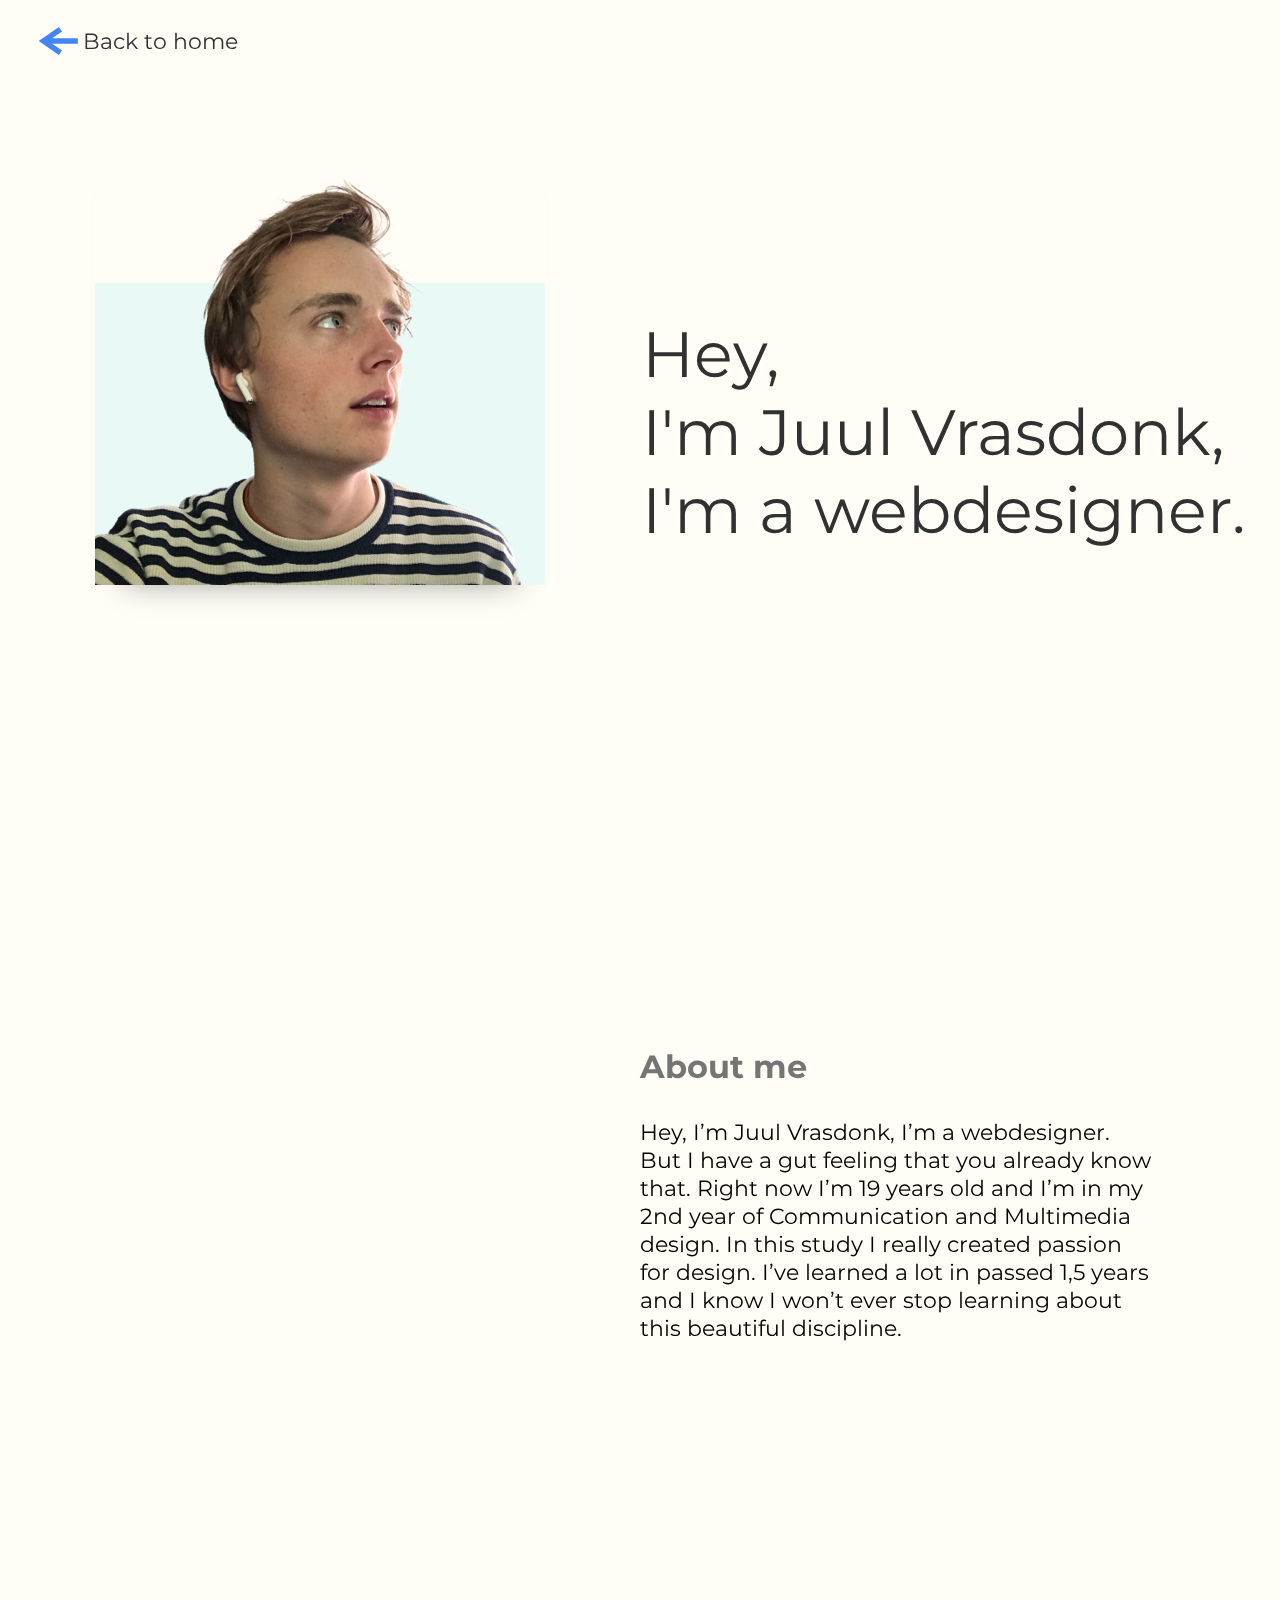
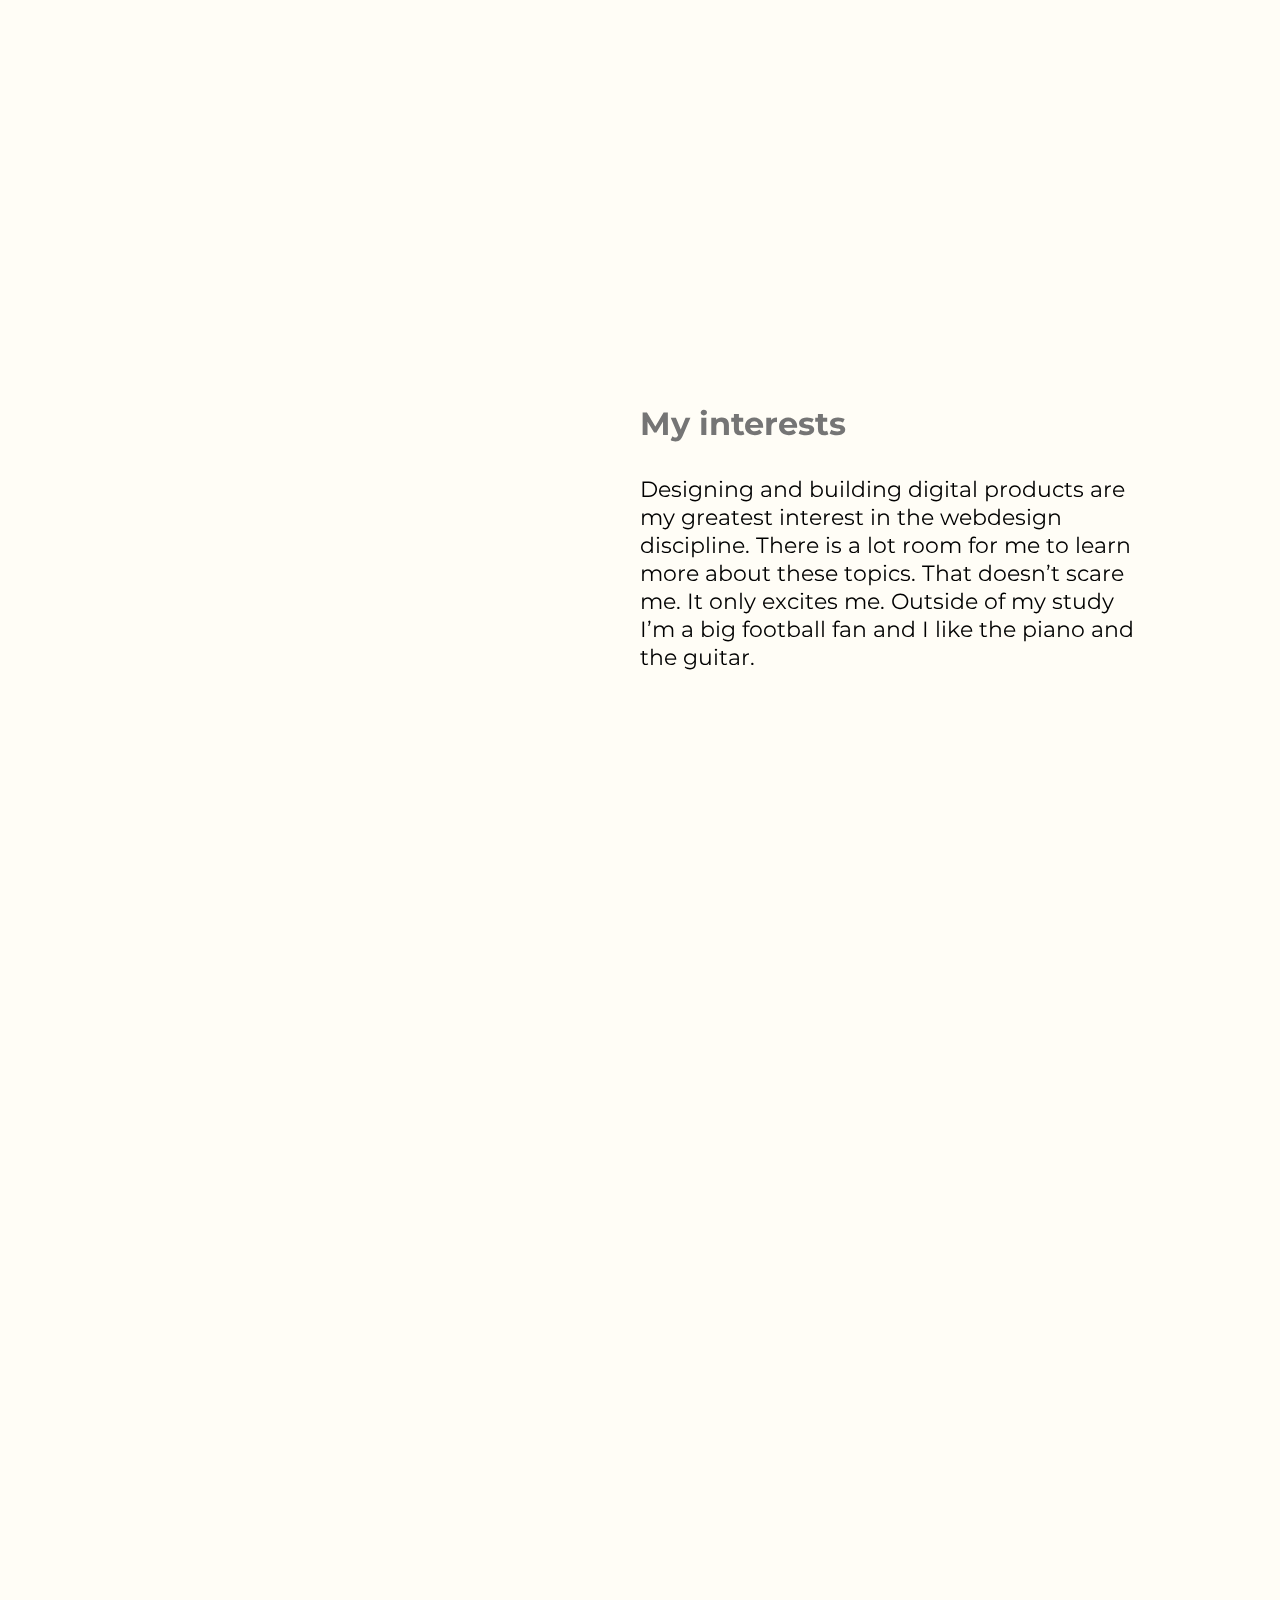
==== about-me.html @ 1874194c "Update" ====
<!DOCTYPE html>
<html lang="en">
<head>
    <meta charset="UTF-8">
    <meta name="viewport" content="width=device-width, initial-scale=1.0">
    <title></title>
    <link href="https://fonts.googleapis.com/css2?family=Montserrat:ital,wght@0,200;0,300;0,400;0,500;0,600;0,700;0,800;0,900;1,100;1,200;1,300;1,400;1,500;1,600;1,700;1,800;1,900&display=swap" rel="stylesheet">
    <link rel=stylesheet href="./style.css">
</head>
<body>
    <header class="aboutheader"> 
        <section class="back">
            <a href="index.html"><img src="img/Icons/back_arrow.svg" alt="back to home arrow"></a>
            <a href="index.html" class="backtext">Back to home</a>
        </section>
    </header>
    <main>
        <article class="aboutmecontainer">
            <section class="profilepicture">
                <img src="img/Aboutme/Profilepic.png" alt="Juul Vrasdonk the pretty pretty boy.">
            </section>
            <section>
                    <ul class="introaboutme">
                        <li>Hey,</li>
                        <li>I'm Juul Vrasdonk,</li>
                        <li>I'm a webdesigner.</li>
                    </ul>
            </section>
            <section class="aboutmetext"> 
                <h3>About me</h3>
                <p>
                    Hey, I’m Juul Vrasdonk, I’m a webdesigner. But I have a gut feeling that you already know that. 
                    Right now I’m 19 years old and I’m in my 2nd year of Communication and Multimedia design. 
                    In this study I really created passion for design.
                    I’ve learned a lot in passed 1,5 years and I know I won’t ever stop  learning about this beautiful discipline.
                </p>
            </section>
            <section class="aboutmetext"> 
                <h3>My interests</h3>
                <p>
                    Designing and building digital products are my greatest interest in the webdesign discipline. 
                    There is a lot room for me to learn more about these topics. That doesn’t scare me. It only excites me.
                    Outside of my study I’m a big football fan and I like the piano and the guitar. 
                </p>
            </section>
            
        </article>
    </main>
    <!-- <footer class="aboutfooter">
        <section class="iconcontainer">
         <a href="https://www.linkedin.com/in/juul-vrasdonk-37319a1a4/" target="blank"><img src="img/Icons/Linkedin.svg" alt="Linkedin logo"></a>
         <a href="https://dribbble.com/juulvrasdonk" target="blank"><img src="img/Icons/Dribbble.svg" alt="Dribbble logo"></a>
         <a href=" https://www.instagram.com/juulvrasdonk/" target="blank"><img src="img/Icons/Instagram.svg" alt="Instagram logo"></a>
        </section>
        <a href="mailto:juulvrasdonk@gmail.com" class="mail">juulvrasdonk@gmail.com</a>
    </footer>  -->
</body>
</html>
---- style.css ----
/* Mobile first part*/
html {
    margin: 0px;
    padding: 0px;
    font-family: 'Montserrat', sans-serif;
}
body{
    margin: 0;
    padding: 0;
    display: flex;
    flex-flow: column;
    background-color: #FFFDF6;
}
header { 
    height: 100vh;
}
.aboutmebtn {
    position: fixed;
    left: 85vw;
    top: 2px;
    z-index: 5;
}
.aboutmebtn > img {
    margin-top: 2vh;
    width: 12vw;
    box-shadow: 2vw 3vh 70px -10px rgba(66,133,244,.8);
}
.introlax {
    margin: 40vh 0 50vh 7vw;
    padding: 0;
    width: 90vw;
    position: fixed;
}

li {
    font-weight: 400;
    font-size: 9.1vw;
    color: #313131;
    padding: 0;
    list-style: none;
    max-width: 90vw;
}
.intro{
    font-weight: 400;
    font-size: 1em;
    color: #313131;
    width: 100vw;
    text-align: center;
    margin: 0 0 50vh 0;
}
h2 {
    font-weight: 700;
    color: #757575;
    font-size: 3.3em;
    margin-top: 2%;
}
.itemcontainer, .stuwebitemcontainer, .biebitemcontainer {
    display: flex;
    flex-flow: column;
    align-items: center;
    width: 80vw;
    margin: 0 10vw 30vh 10vw;
    background-color:  #E9F9F5;
    border-radius: 10px;
    box-shadow: 0vw 3vh 50px -30px rgba(0,0,0,.4);
}

.itemcontainer > img {
    height: 25vh;
    margin: 0% 27% 5% 0%;
}
.stuwebitemcontainer > .stuweb, .biebitemcontainer > .bibliotheekimg{
    height: auto;
    width: 90%;
    box-shadow: 0vw 3vh 50px -30px rgba(0,0,0,.4);
    margin: 0% 5% 15% 5%;
}
.biebitemcontainer > h2 {
    font-size: 2.5em;
}

.cta {
    width: 100%;
    display: flex;
}
.cta > a {
    text-decoration: none;
    background-color:#4285F4; ;
    color: white;
    border-radius: 10px;
    padding: 8px 37%;
    margin: auto;
    margin-bottom: 3%;
    box-shadow: 0vw 3vh 50px -30px rgba(0,0,0,.4);
}
footer{
    position: relative;
    height: 50vh;
    display: flex;
    flex-flow: column;
    margin: 45vh 0 20vh 0;
}
.desktopfooter {
    position: relative;
    display:flex;
    flex-flow: column;
}
footer > h2{
    width: 100vw;
    text-align: center;
    margin: 0;
}
.iconcontainer{
    width: 60vw;
    height: 0;
    margin-left: 20vw;
    margin-top: 7vh;
    margin-bottom: 7em;
    display: flex;
    flex-flow: row;
    justify-content: space-between;
}
.mail{
    text-decoration: none;
    background-color:#4285F4; ;
    color: white;
    border-radius: 10px;
    padding: 8px 0;
    width: 70vw;
    margin: 0;
    text-align: center;
    margin-left: 15vw;
}


/* Product page */
.backtext {
    right: 20px;
    font-size: 1em;
    text-decoration: none;
    color: #313131;
    margin-left: 4px;
    margin-top: 0px;
    height: 0;
}
.back {
    display: flex;
    flex-flow: row;
    margin-top: 3vh;
    margin-left: 3vw;
    margin-bottom: 0;
}

.back > a > img {
    margin: auto;
    width: 1.5em;
}
a > img {
    width: 15vw;
}
nav > ul > li {
    margin: 0;
    margin-right: 6vw;
    padding: 0;
    display: flex;
    align-items: center;
}
.productheader {
    display: flex;
    flex-direction: column;
    margin-bottom: 0;
    height: auto;
}
li > a {
    font-size: 2.2vh;   
    font-weight: 500;
    text-decoration: none;
    color: #C1C1C1;
}
nav {
    display: flex;
    justify-content: center;
    width: 100vw;
    margin-top: 4vh;
}
nav > ul{
    display: flex;
    flex-flow: row;
    justify-content: space-evenly;
    width: 85%;
    align-items: center;
    max-width: 400px;
    margin: 0;
}
section > nav {
    margin-bottom: 15%;
}
.active{
    position: relative;
    top: 0vh;
    font-weight: 500;
    font-size: 2.5vh;
    background-color: #4285F4;
    color: white;
    padding: 4px 6px;
    border-radius: 8px;
}
h1 {
    margin-left: 5vw;
    font-size: 1.3em;
    color: #757575;
}
p {
    font-size: 0.9em;
    margin: 0 10vw 10vh 5vw;
}
.content {
    display: flex;
    flex-flow: column;
    width: 100vw;
    background-color: #242424;
    margin-bottom: 0;
}
.langhint{
    font-size: 0.5em;
    color: #FFFDF6;
    width: 100vw;
    text-align: center;
    margin: 15vh 0 13vh 0;
}
li > img {
    width: 90vw;
    margin: 0 5vw 10vw 5vw;
}
.content > ul, .imagerow{
    list-style: none;
    padding-inline-start: 0;
}
.productfooter{ 
    margin-top: 0;
    height: 25vh;
}
.mobilehidden {
    display: none;
}
.hidden {
    display: none;
}
.fade-element {
    opacity: 0;
    -webkit-transition-delay: .5s;
    -o-transition-delay: .5s;
    transition-delay: .5s;
    -webkit-transition: .5s;
    -o-transition: .5s;
    transition: .5s cubic-bezier(0.79, 0, 0.6, 1);
    transform: translateY(200px) rotate(-5deg);
}
.inView {
    opacity: 1;
    transform: translateY(0px) rotate(0deg);
  }


@media screen and (min-width: 480px) {
    h2 {
        font-size: 6em;
    }
    .itemcontainer > img {
        margin: 0% 22% 5% 0%;
    }
    a {
        font-size: 1.7em;
    }
    .iconcontainer {
        margin-bottom: 18vh;
    }
    .mail {
        width: 50vw;
        margin: 0 25vw;
    }
    p{
        font-size: 1.4em;
        margin: 0 10vw 10vh 5vw;
    }
    .backtext {
        font-size: 1.4em;
    }
    h1 {
        font-size: 3.5em;
        margin-bottom: 3vh;
    }
    li > a {
        position: relative;
        bottom: 1.5vh;
    }
}
@media screen and (min-width: 992px) {
    html {
        overflow-x: hidden;
    }
    header {
        height: 100vh;
        width: 100vw;
        display: flex;
        margin-bottom: 45vh;
    }
    .introlax {
        margin-top: 15vh;
        margin-left:  5vw;
    }
    .intro {
        padding-bottom: 50vh;
        width: 100%;
        margin: 0;
    } 
    .homecontainer {
        display: flex;
        flex-direction: column;
        width: 100vw;
        align-items: center;
    }
    article {
        display: flex;
        flex-direction: column;
        width: 100%;
        max-width: 1200px;
        margin: 0;
        padding: 0;
    }
    .itemcontainer {
        display: flex;
        flex-direction: row-reverse;
        justify-content: space-between;
        width: 90%;
        background-color: transparent;
        margin: 0 5% 10% 5%;
        padding: 0;
        border-radius: 0;
        box-shadow: none;
    }
    .itemcontainer > .ubicompimg { 
        width: 25%;
        margin: 0;
        background-color: #E9F9F5;;
        padding: 10% 18% 10% 10%;
        border-radius: 2.5%;
        box-shadow: 0vw 3vh 50px -30px rgba(0,0,0,.4);
    }
    .ubicompcta {
        position: absolute;
        top: 70%;
        left: 58%;
        width: 15%;
    }
    .stuwebitemcontainer {
        display: flex;
        flex-direction: row;
        justify-content: space-between;
        width: 90%;
        background-color: transparent;
        margin: 0 5% 0% 5%;
        padding: 0;
        border-radius: 0;
        box-shadow: none;
    }
    .stuwebitemcontainer > .stuweb {
        width: 30%;
        object-fit: contain;
        padding: 12% 12% 12% 12%;
        background-color: #E9F9F5;;
        border-radius: 2.5%;
        margin-right: 0;
    }
    .stuwebcta {
        width: 15%;
        position: absolute;
        top: 60%;
        left: 0;
    }
    .biebitemcontainer {
        display: flex;
        flex-direction: row-reverse;
        justify-content: space-between;
        width: 90%;
        background-color: transparent;
        margin: 0 5% 10% 5%;
        padding: 0;
        border-radius: 0;
        box-shadow: none;
    }
    .biebitemcontainer > .bibliotheekimg {
        width: 30%;
        margin: 0;
        background-color: #E9F9F5;;
        padding: 12% 12% 12% 12%;
        border-radius: 2.5%;
        box-shadow: 0vw 3vh 50px -30px rgba(0,0,0,.4);
    }
    .biebitemcontainer > h2 {
        position: relative;
        margin-top: 7%;
        margin-right: 4%;
        font-size: 4em;
    }
    .bibliotheekcta {
        position: absolute;
        top: 70%;
        left: 60%;
        width: 15%;
    }
    footer{
        width: 90vw;
        height: 30vh;
        display: flex;
        flex-flow: column;
        margin: 45vh 0 20vh 0;
    }
    footer > h2{
        width: 100vw;
        text-align: left;
    }
    .iconcontainer{
        height: 0;
        margin-top: 4vw;
        margin-bottom: 7em;
        display: flex;
        flex-flow: row;
        justify-content: left;
    }
    .iconcontainer img {
        width: 4vw;
        margin-left: 2vw;
    }
    .mail{
        text-decoration: underline;
        background-color: transparent;
        color: #4285F4;
        border-radius: 10px;
        width: 20vw;
        height: 31px;
        margin: 4vw;
        margin-left: 0.5vw;
        text-align: center;
    }
    .desktopfooter {
        display: flex;
        flex-direction: row-reverse;
    }


    /* Productpagina */

    .langhint {
        font-size: 1em;
    }
    nav > ul > li {
        height: 100%;
        margin: 0;
        margin-right: 6vw;
        padding: 0;
        display: flex;
        align-items: center;
    }
    li > a {
        font-size: 1vw;   
        font-weight: 500;
        text-decoration: none;
        color: #C1C1C1;
        margin: 0;
        position: relative;
        bottom: 0;
    }
    nav {
        display: flex;
        justify-content: center;
        width: 100vw;
        margin-top: 4vh;
    }
    nav > ul{
        display: flex;
        flex-flow: row;
        justify-content: space-evenly;
        width: 85%;
        height: 100%;
        align-items: center;
        max-width: 992px;
        margin: 0;
        padding: 0;
    }
    section > nav {
        margin-bottom: 15%;
    }
    .active{
        position: relative;
        top: 0vh;
        font-weight: 500;
        font-size: 1.3vw;
        background-color: #4285F4;
        color: white;
        padding: 4px 6px;
        border-radius: 8px;
        margin-top: 0;
    }
    h1 {
        margin-top: 20vh;
    }
    p {
        margin-bottom: 20vh;
    } 

    /* About me page */
    .aboutheader {
        margin: 0;
        max-height: 10vh;
        position: fixed;
    }
    .aboutmecontainer {
        display: flex;
        flex-direction: wrap;
        width: 100vw;
        margin: 0;
        margin-right: 0;
        max-width: none;
        position: relative;
        top: 0;
        margin-bottom: 100vh;
    }
    .introaboutme {
        width: 50%;
        margin-top: 35vh;
        margin-left: 47%;
    }
    .introaboutme > ul {
        width: 100%;
        max-width: none;
        margin: 0%;
    }
    .introaboutme > li {
        font-size: 4em;
        width: 60vw;
        max-width: none;
    }
    .profilepicture{
        margin-top: 15vh;
        min-width: 50%;
        display: flex;
        justify-content: center;
        align-items: center;
        position: -webkit-sticky;
        position: fixed;
    }
    .profilepicture > img {
        box-shadow: 0vw 3vh 30px -30px rgba(0,0,0,.4);
    }
    .aboutmetext {
        margin-top: 50vh;
    }
    .aboutmetext > p, h3 {
        max-width: 40vw;
        margin-left: 50%;
    }
    .aboutmetext >  h3 {
        font-size: 2em;
        color: #757575;
    }

}
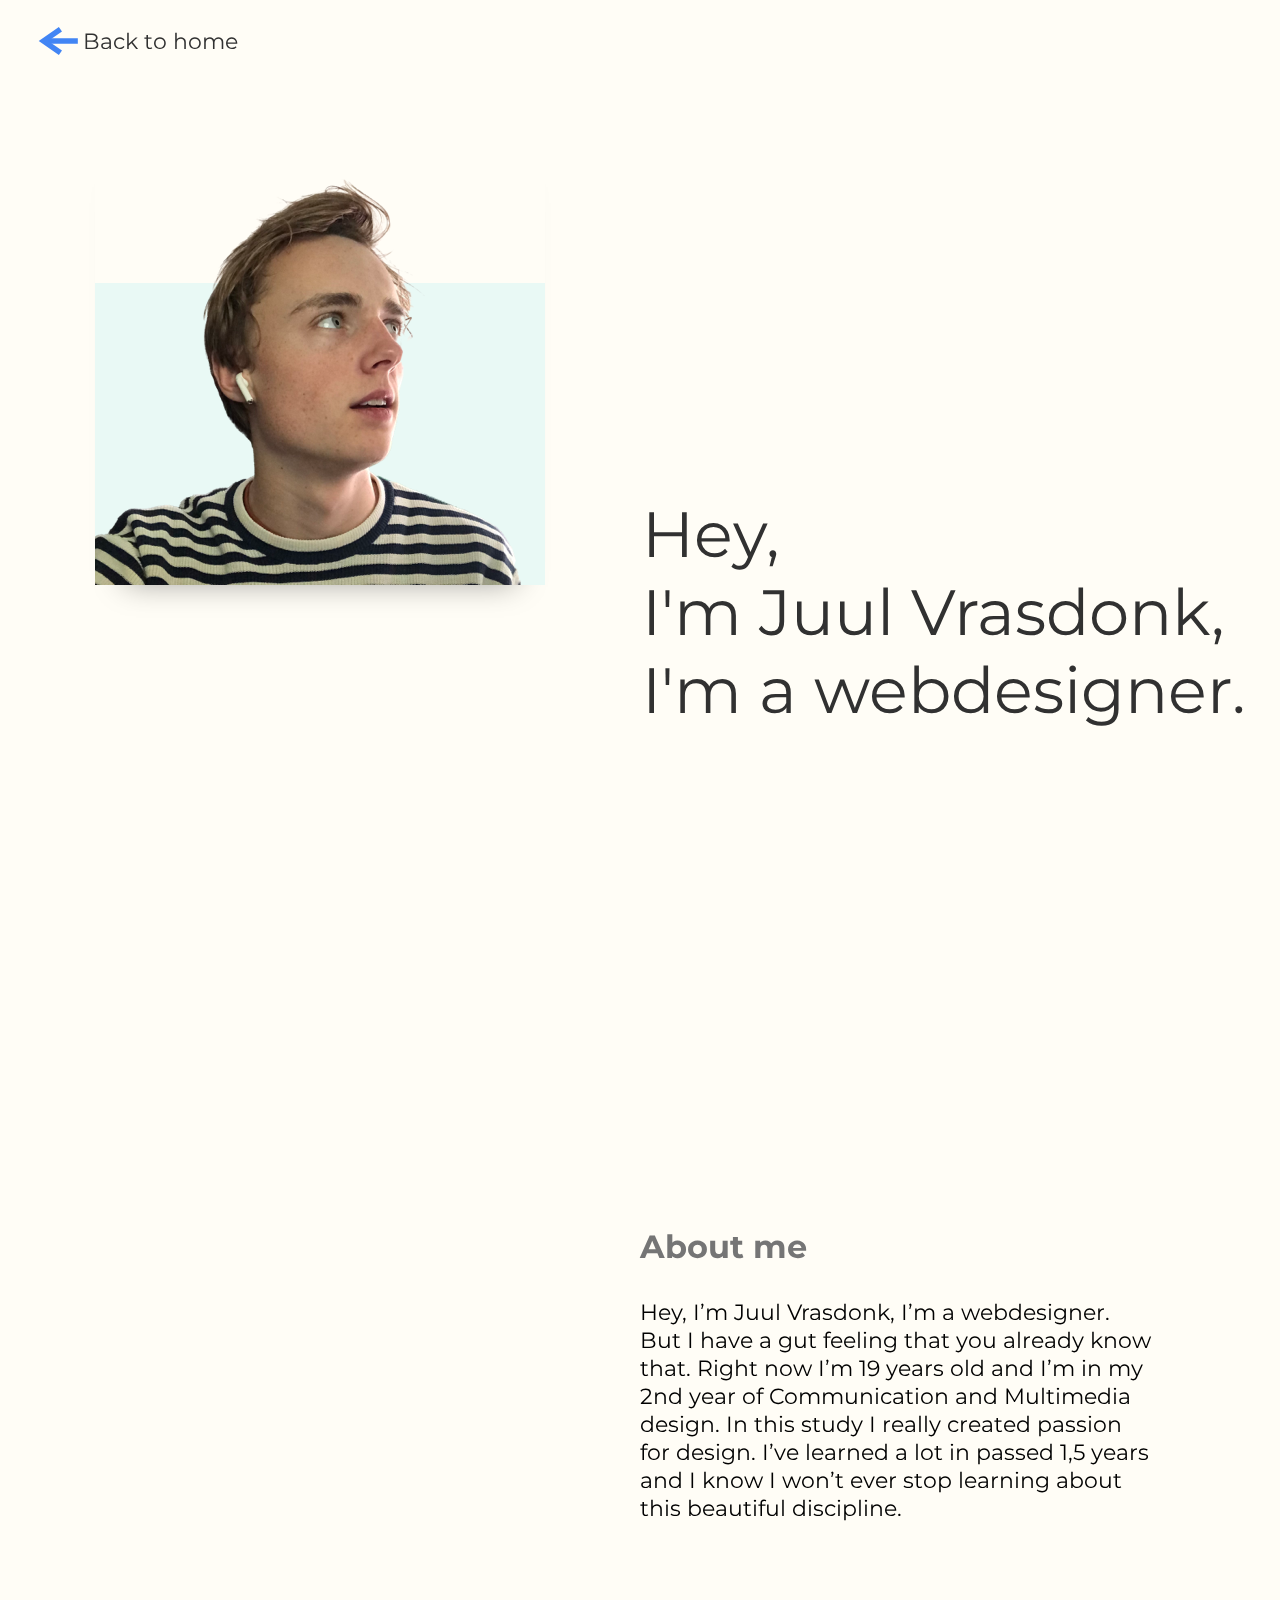
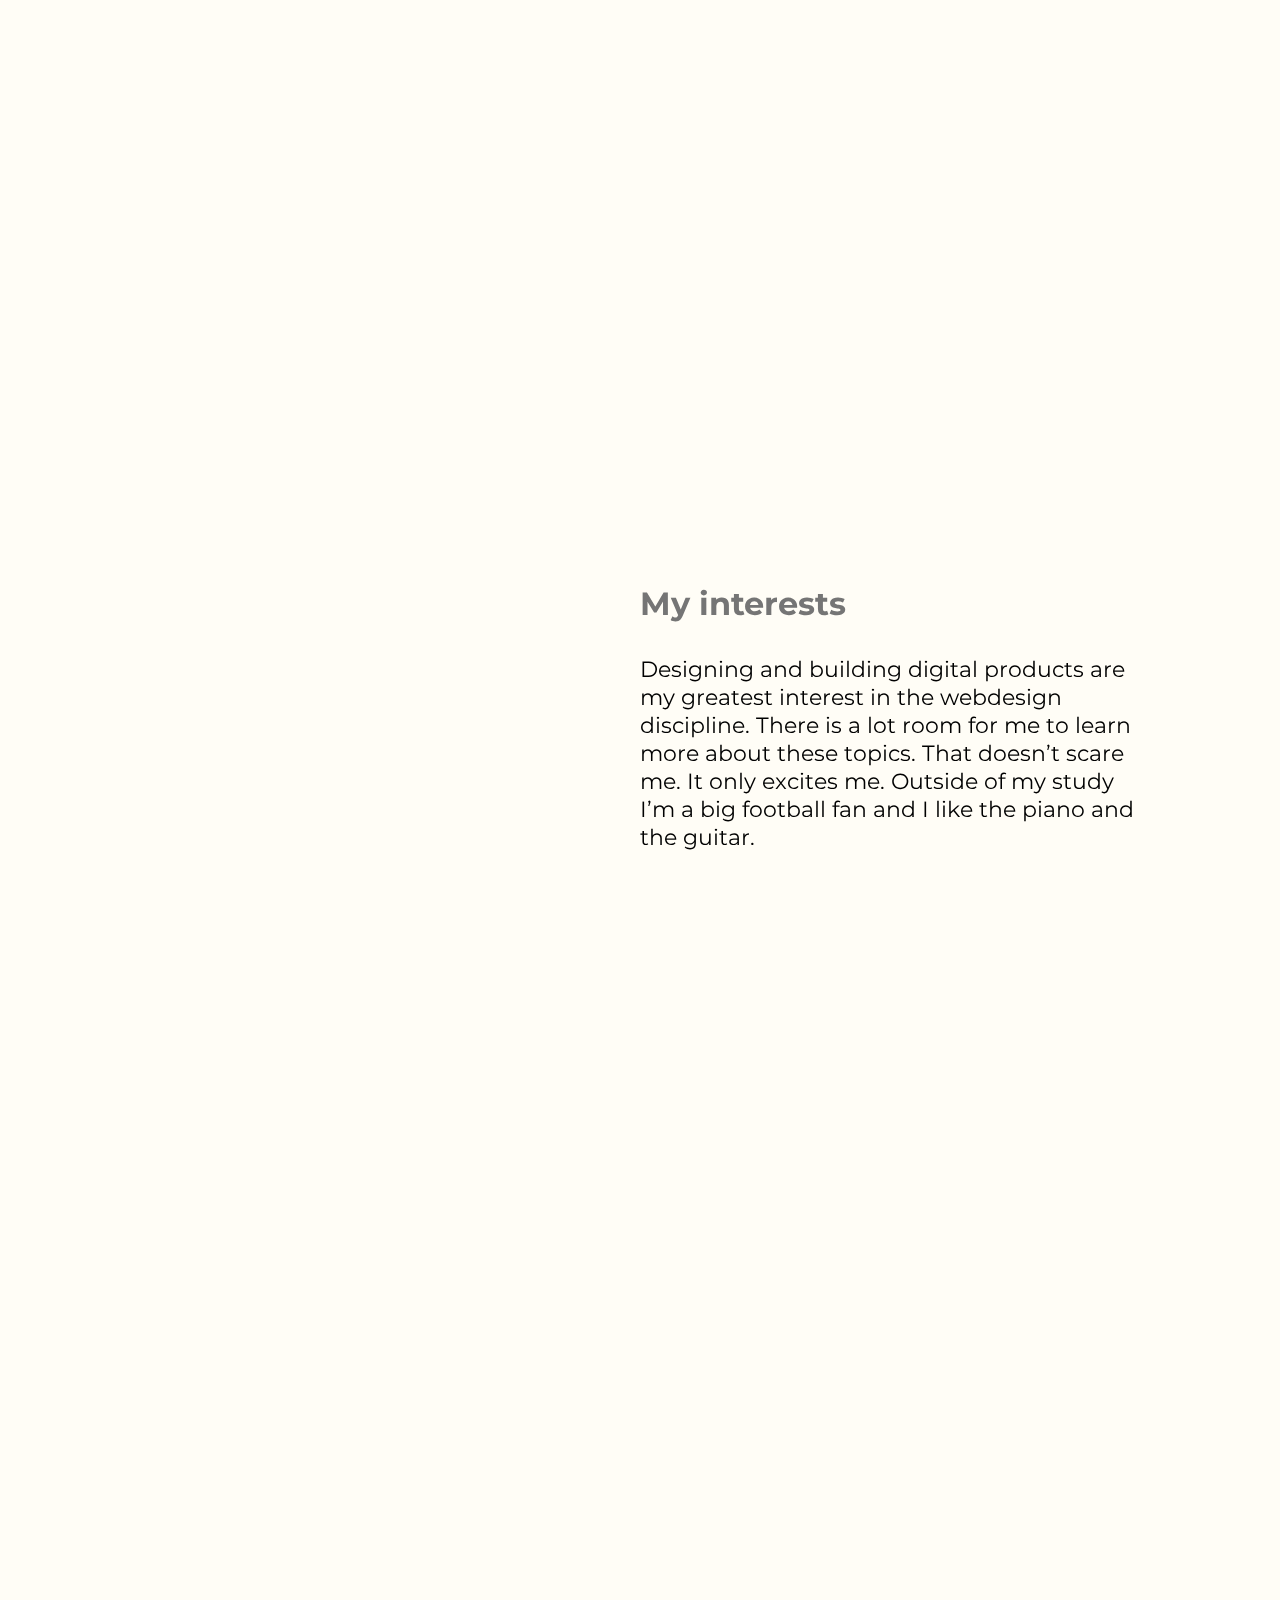
==== commit 9290c40f: "update" ====
--- a/about-me.html
+++ b/about-me.html
@@ -19,7 +19,7 @@
             <section class="profilepicture">
                 <img src="img/Aboutme/Profilepic.png" alt="Juul Vrasdonk the pretty pretty boy.">
             </section>
-            <section>
+            <section class="mobiletop">
                     <ul class="introaboutme">
                         <li>Hey,</li>
                         <li>I'm Juul Vrasdonk,</li>
--- a/style.css
+++ b/style.css
@@ -23,7 +23,6 @@
 .aboutmebtn > img {
     margin-top: 2vh;
     width: 12vw;
-    box-shadow: 2vw 3vh 70px -10px rgba(66,133,244,.8);
 }
 .introlax {
     margin: 40vh 0 50vh 7vw;
@@ -246,6 +245,23 @@
 .hidden {
     display: none;
 }
+
+/* About me page */
+
+.mobiletop {
+    position: absolute;
+    top: 0;
+    margin-top: 20vh;
+    margin-bottom: 0;
+}
+.aboutheader {
+    max-height: 40vh;
+}
+
+
+
+/* Animations */
+
 .fade-element {
     opacity: 0;
     -webkit-transition-delay: .5s;
@@ -260,6 +276,8 @@
     opacity: 1;
     transform: translateY(0px) rotate(0deg);
   }
+
+
 
 
 @media screen and (min-width: 480px) {
@@ -525,6 +543,9 @@
         position: relative;
         top: 0;
         margin-bottom: 100vh;
+    } 
+    .mobiletop {
+        position: relative;
     }
     .introaboutme {
         width: 50%;
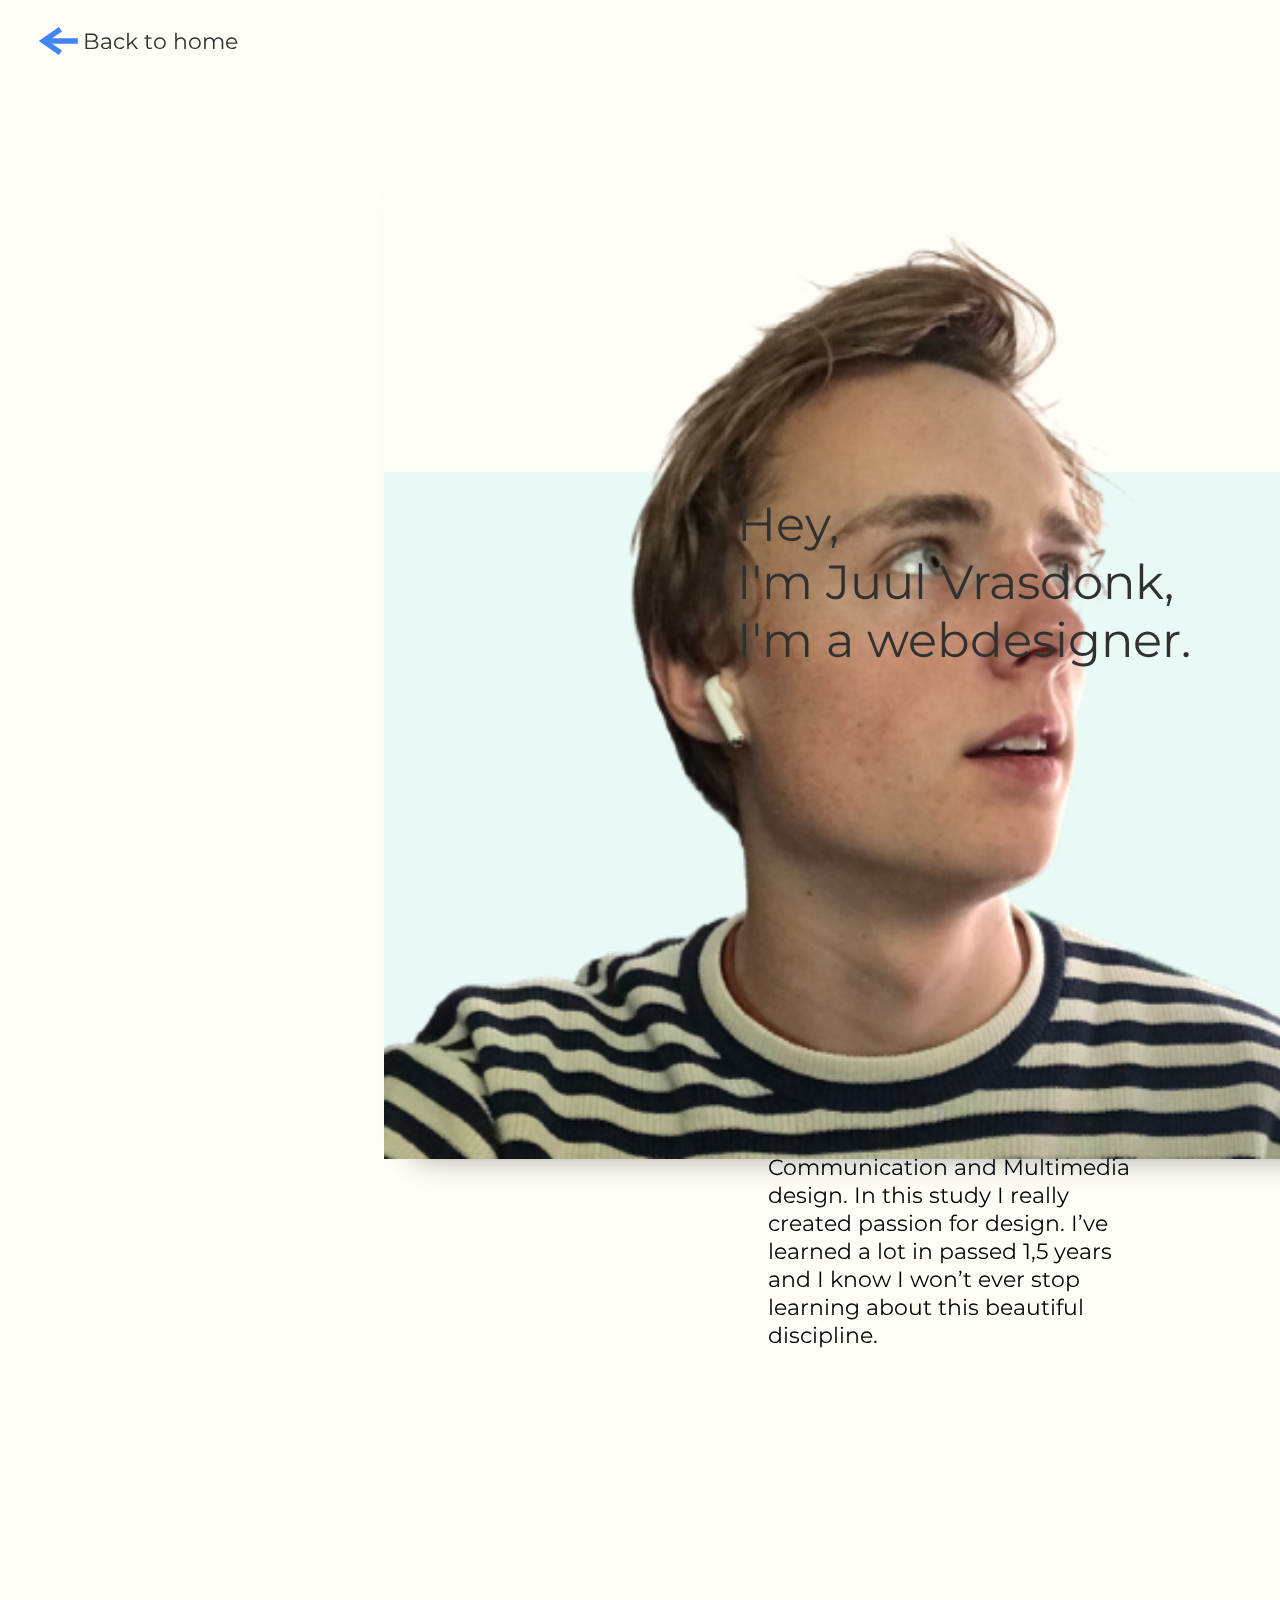
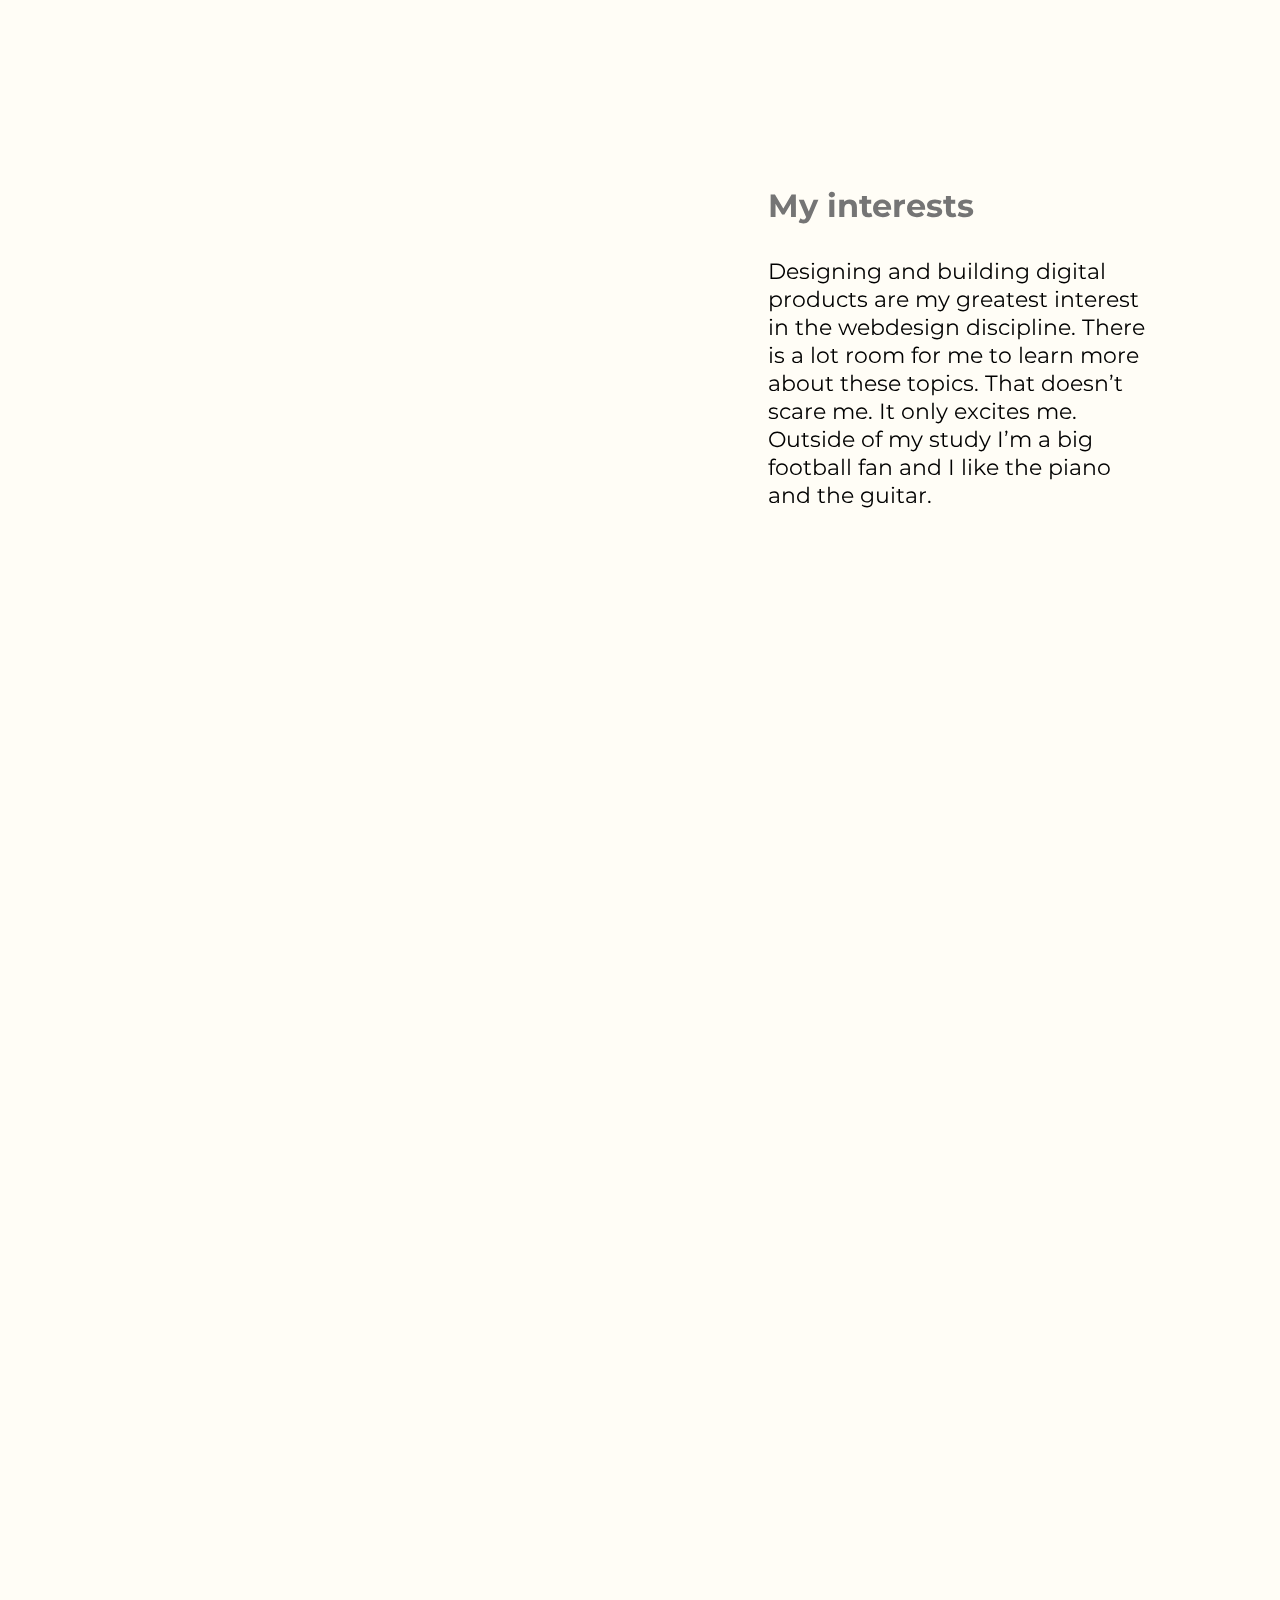
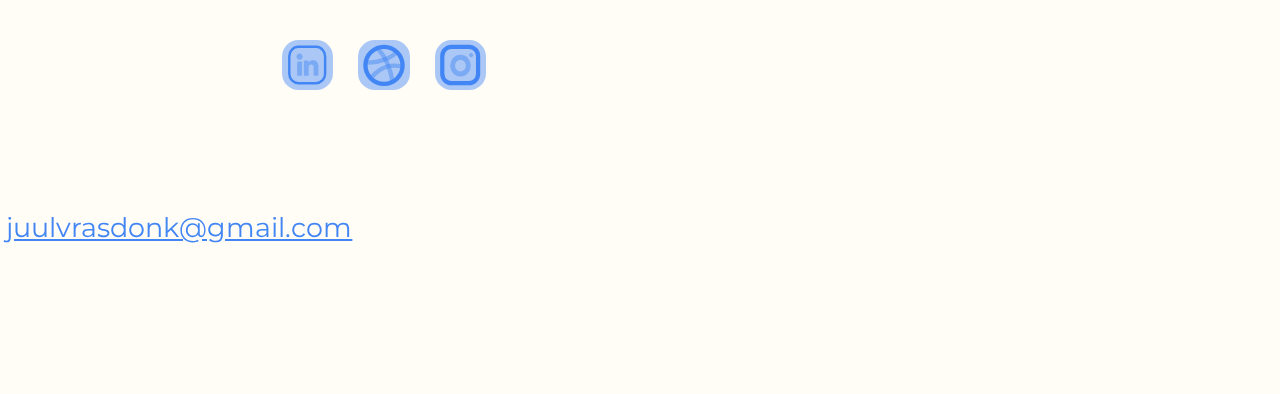
==== commit c5d0317e: "update" ====
--- a/about-me.html
+++ b/about-me.html
@@ -46,13 +46,13 @@
             
         </article>
     </main>
-    <!-- <footer class="aboutfooter">
+    <footer class="productfooter">
         <section class="iconcontainer">
          <a href="https://www.linkedin.com/in/juul-vrasdonk-37319a1a4/" target="blank"><img src="img/Icons/Linkedin.svg" alt="Linkedin logo"></a>
          <a href="https://dribbble.com/juulvrasdonk" target="blank"><img src="img/Icons/Dribbble.svg" alt="Dribbble logo"></a>
          <a href=" https://www.instagram.com/juulvrasdonk/" target="blank"><img src="img/Icons/Instagram.svg" alt="Instagram logo"></a>
         </section>
         <a href="mailto:juulvrasdonk@gmail.com" class="mail">juulvrasdonk@gmail.com</a>
-    </footer>  -->
+    </footer> 
 </body>
 </html>--- a/style.css
+++ b/style.css
@@ -16,13 +16,16 @@
 }
 .aboutmebtn {
     position: fixed;
-    left: 85vw;
+    left: auto;
+    right: 2vw;
     top: 2px;
     z-index: 5;
 }
 .aboutmebtn > img {
     margin-top: 2vh;
+    margin-right: 2vh;
     width: 12vw;
+    max-width: 40px;
 }
 .introlax {
     margin: 40vh 0 50vh 7vw;
@@ -257,7 +260,18 @@
 .aboutheader {
     max-height: 40vh;
 }
-
+.introaboutme {
+    width: 100vw;
+    margin-left: 5%;
+    padding-inline-start: 0em;
+}
+.profilepicture > img {
+    width: 80vw;
+    margin: 0 10vw 10vh 10vw;
+}
+h3, p {
+    margin-left: 5%;
+}
 
 
 /* Animations */
@@ -530,19 +544,20 @@
     /* About me page */
     .aboutheader {
         margin: 0;
-        max-height: 10vh;
+        height: 10vh;
         position: fixed;
     }
     .aboutmecontainer {
         display: flex;
         flex-direction: wrap;
-        width: 100vw;
+        width: 80vw;
         margin: 0;
         margin-right: 0;
         max-width: none;
         position: relative;
         top: 0;
         margin-bottom: 100vh;
+        float: right;
     } 
     .mobiletop {
         position: relative;
@@ -558,7 +573,7 @@
         margin: 0%;
     }
     .introaboutme > li {
-        font-size: 4em;
+        font-size: 300%;
         width: 60vw;
         max-width: none;
     }
@@ -566,16 +581,13 @@
         margin-top: 15vh;
         min-width: 50%;
         display: flex;
-        justify-content: center;
-        align-items: center;
-        position: -webkit-sticky;
         position: fixed;
     }
     .profilepicture > img {
         box-shadow: 0vw 3vh 30px -30px rgba(0,0,0,.4);
     }
     .aboutmetext {
-        margin-top: 50vh;
+        margin-top: 25vh;
     }
     .aboutmetext > p, h3 {
         max-width: 40vw;
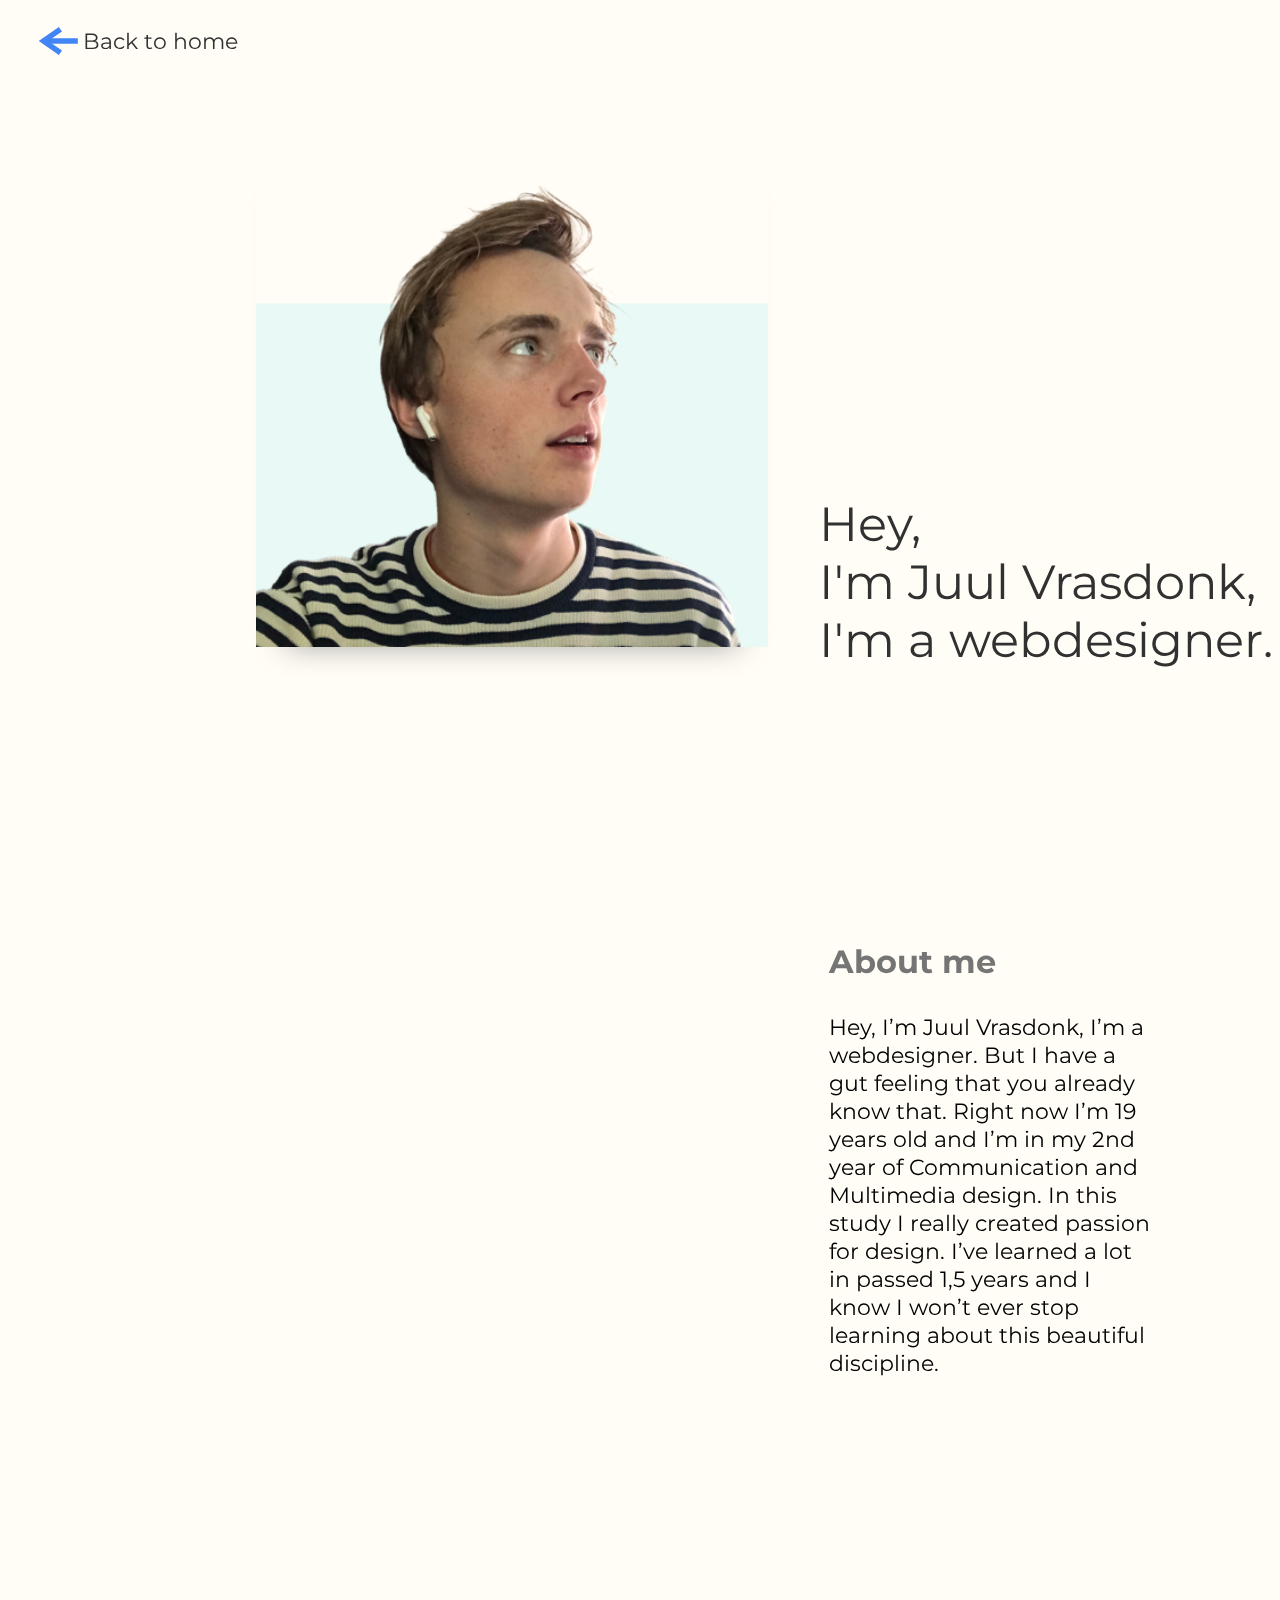
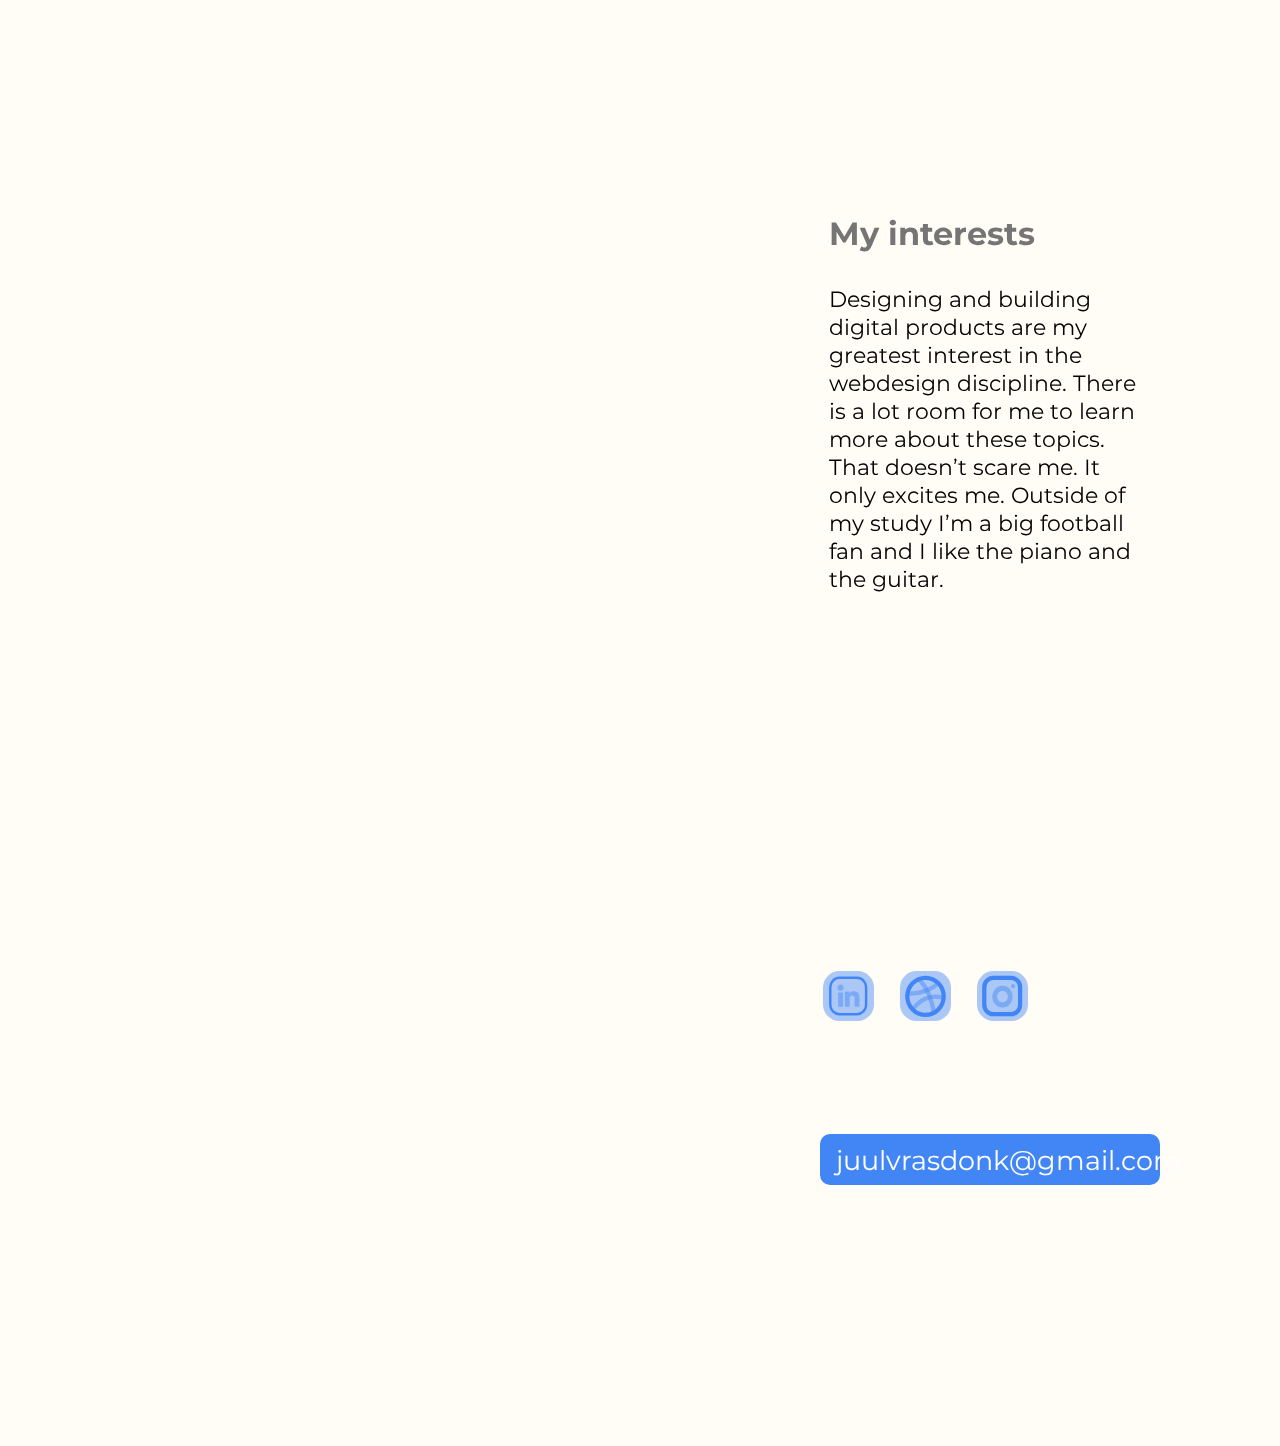
==== commit 678a6cbd: "Update" ====
--- a/about-me.html
+++ b/about-me.html
@@ -14,7 +14,7 @@
             <a href="index.html" class="backtext">Back to home</a>
         </section>
     </header>
-    <main>
+    <main class="aboutmain">
         <article class="aboutmecontainer">
             <section class="profilepicture">
                 <img src="img/Aboutme/Profilepic.png" alt="Juul Vrasdonk the pretty pretty boy.">
@@ -37,16 +37,15 @@
             </section>
             <section class="aboutmetext"> 
                 <h3>My interests</h3>
-                <p>
+                <p class=lessmargin>
                     Designing and building digital products are my greatest interest in the webdesign discipline. 
                     There is a lot room for me to learn more about these topics. That doesn’t scare me. It only excites me.
                     Outside of my study I’m a big football fan and I like the piano and the guitar. 
                 </p>
             </section>
-            
         </article>
     </main>
-    <footer class="productfooter">
+    <footer class="aboutfooter">
         <section class="iconcontainer">
          <a href="https://www.linkedin.com/in/juul-vrasdonk-37319a1a4/" target="blank"><img src="img/Icons/Linkedin.svg" alt="Linkedin logo"></a>
          <a href="https://dribbble.com/juulvrasdonk" target="blank"><img src="img/Icons/Dribbble.svg" alt="Dribbble logo"></a>
--- a/style.css
+++ b/style.css
@@ -133,8 +133,13 @@
     text-align: center;
     margin-left: 15vw;
 }
-
-
+.designcredits {
+    width: 100vw;
+    margin: 0;
+    margin-bottom: 5vh;
+    font-size: 80%;
+    color: rgb(145, 145, 145);
+}
 /* Product page */
 .backtext {
     right: 20px;
@@ -267,7 +272,7 @@
 }
 .profilepicture > img {
     width: 80vw;
-    margin: 0 10vw 10vh 10vw;
+    margin: 0 10vw 10vh;
 }
 h3, p {
     margin-left: 5%;
@@ -326,6 +331,66 @@
         position: relative;
         bottom: 1.5vh;
     }
+
+    /* Product pagina */
+
+    .langhint {
+        font-size: 1em;
+    }
+    nav > ul > li {
+        height: 100%;
+        margin: 0;
+        margin-right: 6vw;
+        padding: 0;
+        display: flex;
+        align-items: center;
+    }
+    li > a {
+        font-size: 20%;   
+        font-weight: 500;
+        text-decoration: none;
+        color: #C1C1C1;
+        margin: 0;
+        position: relative;
+        bottom: 0;
+    }
+    nav {
+        display: flex;
+        justify-content: center;
+        width: 100vw;
+        margin-top: 4vh;
+    }
+    nav > ul{
+        display: flex;
+        flex-flow: row;
+        justify-content: space-between;
+        width: 85%;
+        height: 100%;
+        align-items: center;
+        max-width: 992px;
+        margin: 0;
+        padding: 0;
+    }
+    section > nav {
+        margin-bottom: 15%;
+    }
+    .active{
+        position: relative;
+        top: 0vh;
+        font-weight: 500;
+        font-size: 25%;
+        background-color: #4285F4;
+        color: white;
+        padding: 4px 6px;
+        border-radius: 8px;
+        margin-top: 0;
+    }
+    h1 {
+        margin-top: 20vh;
+    }
+    p {
+        margin-bottom: 20vh;
+    } 
 }
 @media screen and (min-width: 992px) {
     html {
@@ -465,82 +530,24 @@
         margin-left: 2vw;
     }
     .mail{
-        text-decoration: underline;
-        background-color: transparent;
-        color: #4285F4;
+        text-decoration: none;
+        background-color:  #4285F4;
+        color: white;
         border-radius: 10px;
-        width: 20vw;
+        padding: 5px 6px;
+        width: 24vw;
         height: 31px;
         margin: 4vw;
         margin-left: 0.5vw;
         text-align: center;
     }
+    .mail > a {
+        width: 100%;
+    }
     .desktopfooter {
         display: flex;
         flex-direction: row-reverse;
     }
-
-
-    /* Productpagina */
-
-    .langhint {
-        font-size: 1em;
-    }
-    nav > ul > li {
-        height: 100%;
-        margin: 0;
-        margin-right: 6vw;
-        padding: 0;
-        display: flex;
-        align-items: center;
-    }
-    li > a {
-        font-size: 1vw;   
-        font-weight: 500;
-        text-decoration: none;
-        color: #C1C1C1;
-        margin: 0;
-        position: relative;
-        bottom: 0;
-    }
-    nav {
-        display: flex;
-        justify-content: center;
-        width: 100vw;
-        margin-top: 4vh;
-    }
-    nav > ul{
-        display: flex;
-        flex-flow: row;
-        justify-content: space-evenly;
-        width: 85%;
-        height: 100%;
-        align-items: center;
-        max-width: 992px;
-        margin: 0;
-        padding: 0;
-    }
-    section > nav {
-        margin-bottom: 15%;
-    }
-    .active{
-        position: relative;
-        top: 0vh;
-        font-weight: 500;
-        font-size: 1.3vw;
-        background-color: #4285F4;
-        color: white;
-        padding: 4px 6px;
-        border-radius: 8px;
-        margin-top: 0;
-    }
-    h1 {
-        margin-top: 20vh;
-    }
-    p {
-        margin-bottom: 20vh;
-    } 
-
     /* About me page */
     .aboutheader {
         margin: 0;
@@ -558,6 +565,7 @@
         top: 0;
         margin-bottom: 100vh;
         float: right;
+        
     } 
     .mobiletop {
         position: relative;
@@ -565,7 +573,8 @@
     .introaboutme {
         width: 50%;
         margin-top: 35vh;
-        margin-left: 47%;
+        position: relative;
+        left: 50%;
     }
     .introaboutme > ul {
         width: 100%;
@@ -585,17 +594,46 @@
     }
     .profilepicture > img {
         box-shadow: 0vw 3vh 30px -30px rgba(0,0,0,.4);
+        width: 90%;
+        margin-left: 0;
     }
     .aboutmetext {
         margin-top: 25vh;
     }
     .aboutmetext > p, h3 {
         max-width: 40vw;
-        margin-left: 50%;
+        margin-left: 56%;
     }
     .aboutmetext >  h3 {
         font-size: 2em;
         color: #757575;
     }
+    .designcredits {
+        margin-bottom: 0;
+    }
+    .aboutfooter {
+        margin-left: 47%;
+        height: 30vh;
+        margin-top: 0;
+        margin-bottom: 20%;
+    }
+    .aboutfooter >  a {
+        margin-left: 19%;
+        padding: 10px 16px;
+        text-align: left;
+    }
+    .aboutfooter > .iconcontainer {
+        margin-left: 17%;
+    }
+    .lessmargin {
+        margin-bottom: 0;
+    }
+    .aboutmain {
+        height: 280vh;
+        width: 50%;
+        position: relative;
+        left: 50%;
+    }
+
 
 }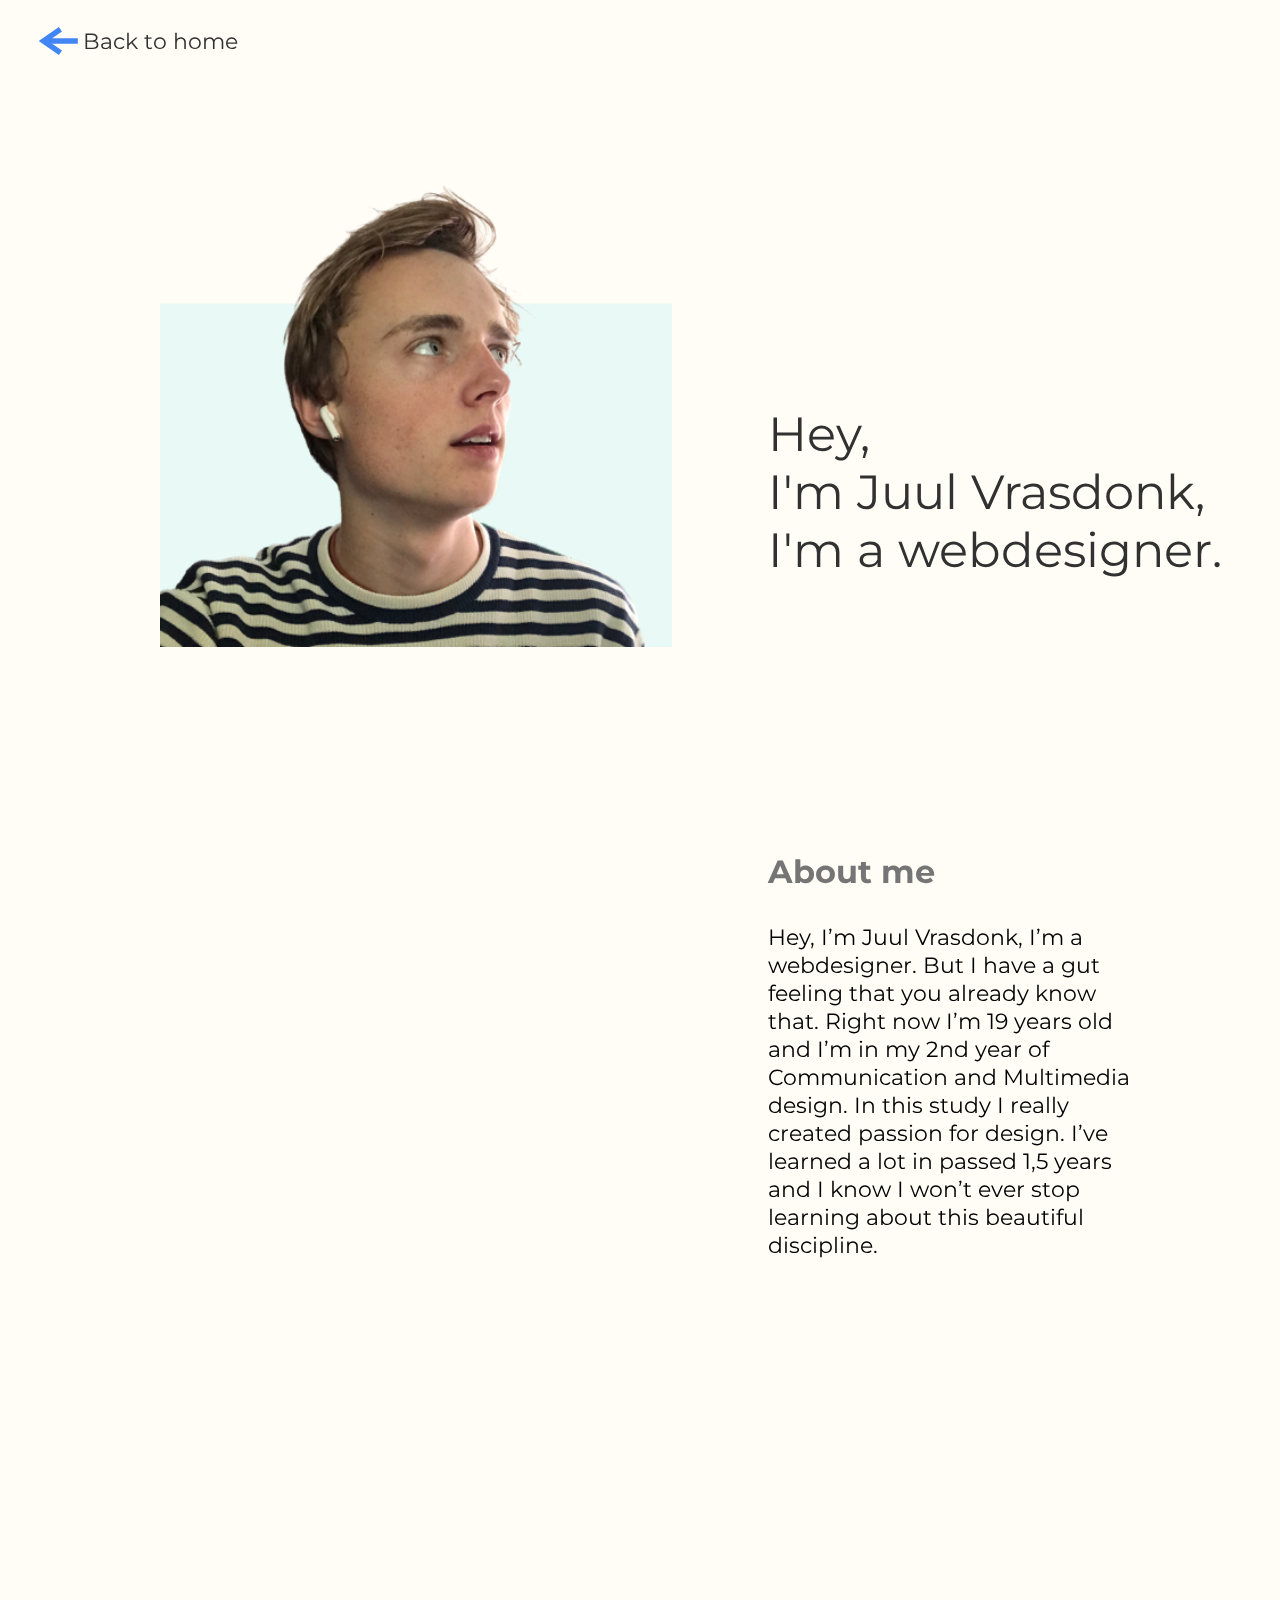
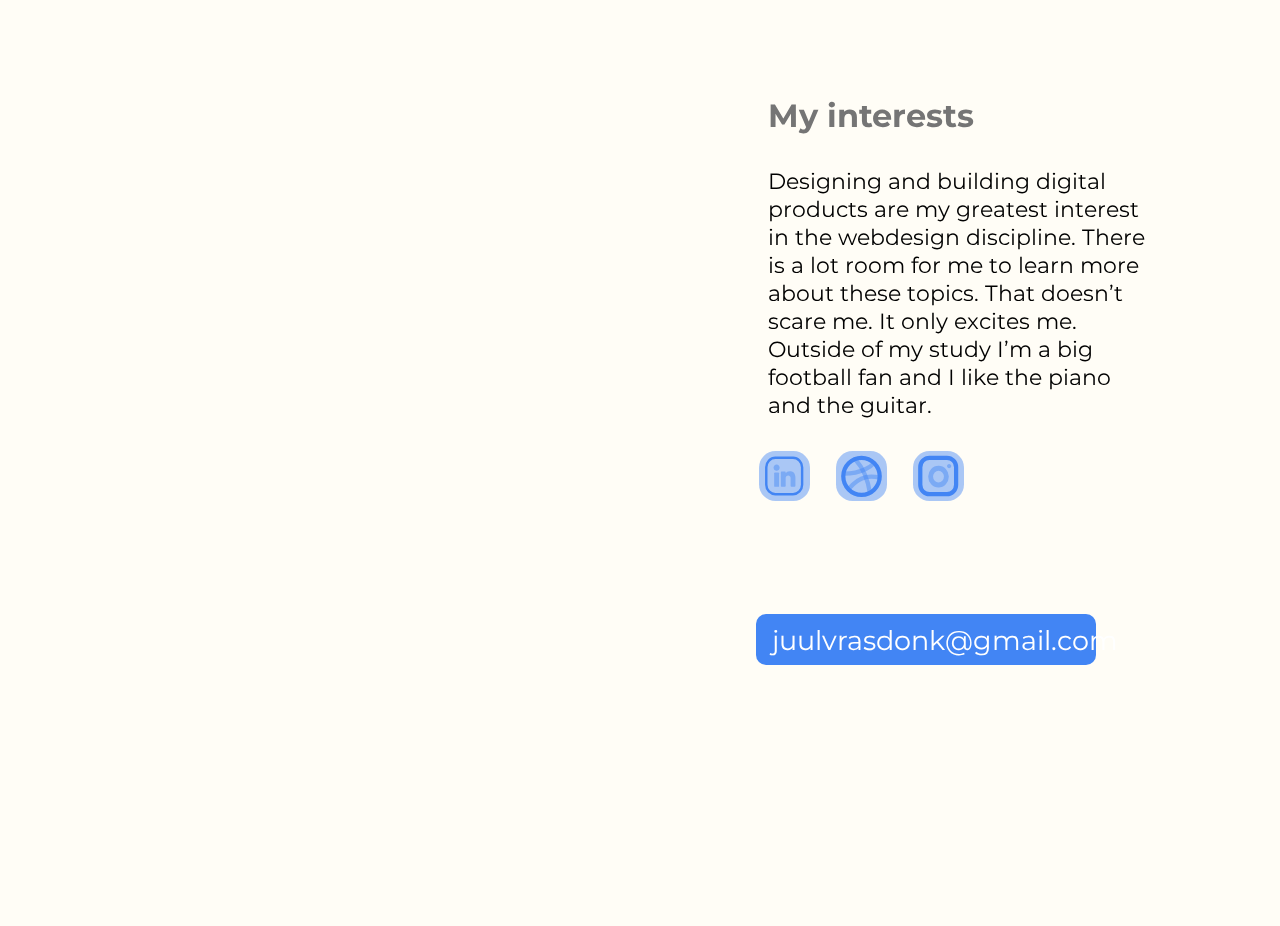
==== commit aa851282: "update" ====
--- a/about-me.html
+++ b/about-me.html
@@ -3,9 +3,10 @@
 <head>
     <meta charset="UTF-8">
     <meta name="viewport" content="width=device-width, initial-scale=1.0">
-    <title></title>
+    <title>About me</title>
     <link href="https://fonts.googleapis.com/css2?family=Montserrat:ital,wght@0,200;0,300;0,400;0,500;0,600;0,700;0,800;0,900;1,100;1,200;1,300;1,400;1,500;1,600;1,700;1,800;1,900&display=swap" rel="stylesheet">
     <link rel=stylesheet href="./style.css">
+    <link rel="shortcut icon" type="image/png" href="img/Icons/Favicon.png">
 </head>
 <body>
     <header class="aboutheader"> 
--- a/style.css
+++ b/style.css
@@ -3,6 +3,7 @@
     margin: 0px;
     padding: 0px;
     font-family: 'Montserrat', sans-serif;
+    overflow-x: hidden;
 }
 body{
     margin: 0;
@@ -228,6 +229,9 @@
     background-color: #242424;
     margin-bottom: 0;
 }
+.bieblink, .stuweblink {
+    font-size: 0.9em
+}
 .langhint{
     font-size: 0.5em;
     color: #FFFDF6;
@@ -391,6 +395,9 @@
     p {
         margin-bottom: 20vh;
     } 
+    .aboutfooter {
+        margin: 0;
+    }
 }
 @media screen and (min-width: 992px) {
     html {
@@ -516,6 +523,7 @@
     footer > h2{
         width: 100vw;
         text-align: left;
+        display: block;
     }
     .iconcontainer{
         height: 0;
@@ -572,9 +580,9 @@
     }
     .introaboutme {
         width: 50%;
-        margin-top: 35vh;
-        position: relative;
-        left: 50%;
+        margin-top: 25vh;
+        position: relative;
+        left: 45%;
     }
     .introaboutme > ul {
         width: 100%;
@@ -593,16 +601,18 @@
         position: fixed;
     }
     .profilepicture > img {
-        box-shadow: 0vw 3vh 30px -30px rgba(0,0,0,.4);
         width: 90%;
+        object-fit: contain;
         margin-left: 0;
+        position: relative;
+        right: 15%;
     }
     .aboutmetext {
         margin-top: 25vh;
     }
     .aboutmetext > p, h3 {
         max-width: 40vw;
-        margin-left: 56%;
+        margin-left: 50%;
     }
     .aboutmetext >  h3 {
         font-size: 2em;
@@ -612,7 +622,7 @@
         margin-bottom: 0;
     }
     .aboutfooter {
-        margin-left: 47%;
+        margin-left: 42%;
         height: 30vh;
         margin-top: 0;
         margin-bottom: 20%;
@@ -629,11 +639,19 @@
         margin-bottom: 0;
     }
     .aboutmain {
-        height: 280vh;
+        max-height: 2000px;
         width: 50%;
         position: relative;
         left: 50%;
     }
+    .productfooter {
+        display: flex;
+        flex-direction: row;
+    }
+    .productfooter > a {
+        margin-top: 5.5%;
+        padding: auto 15px;
+    }
 
 
 }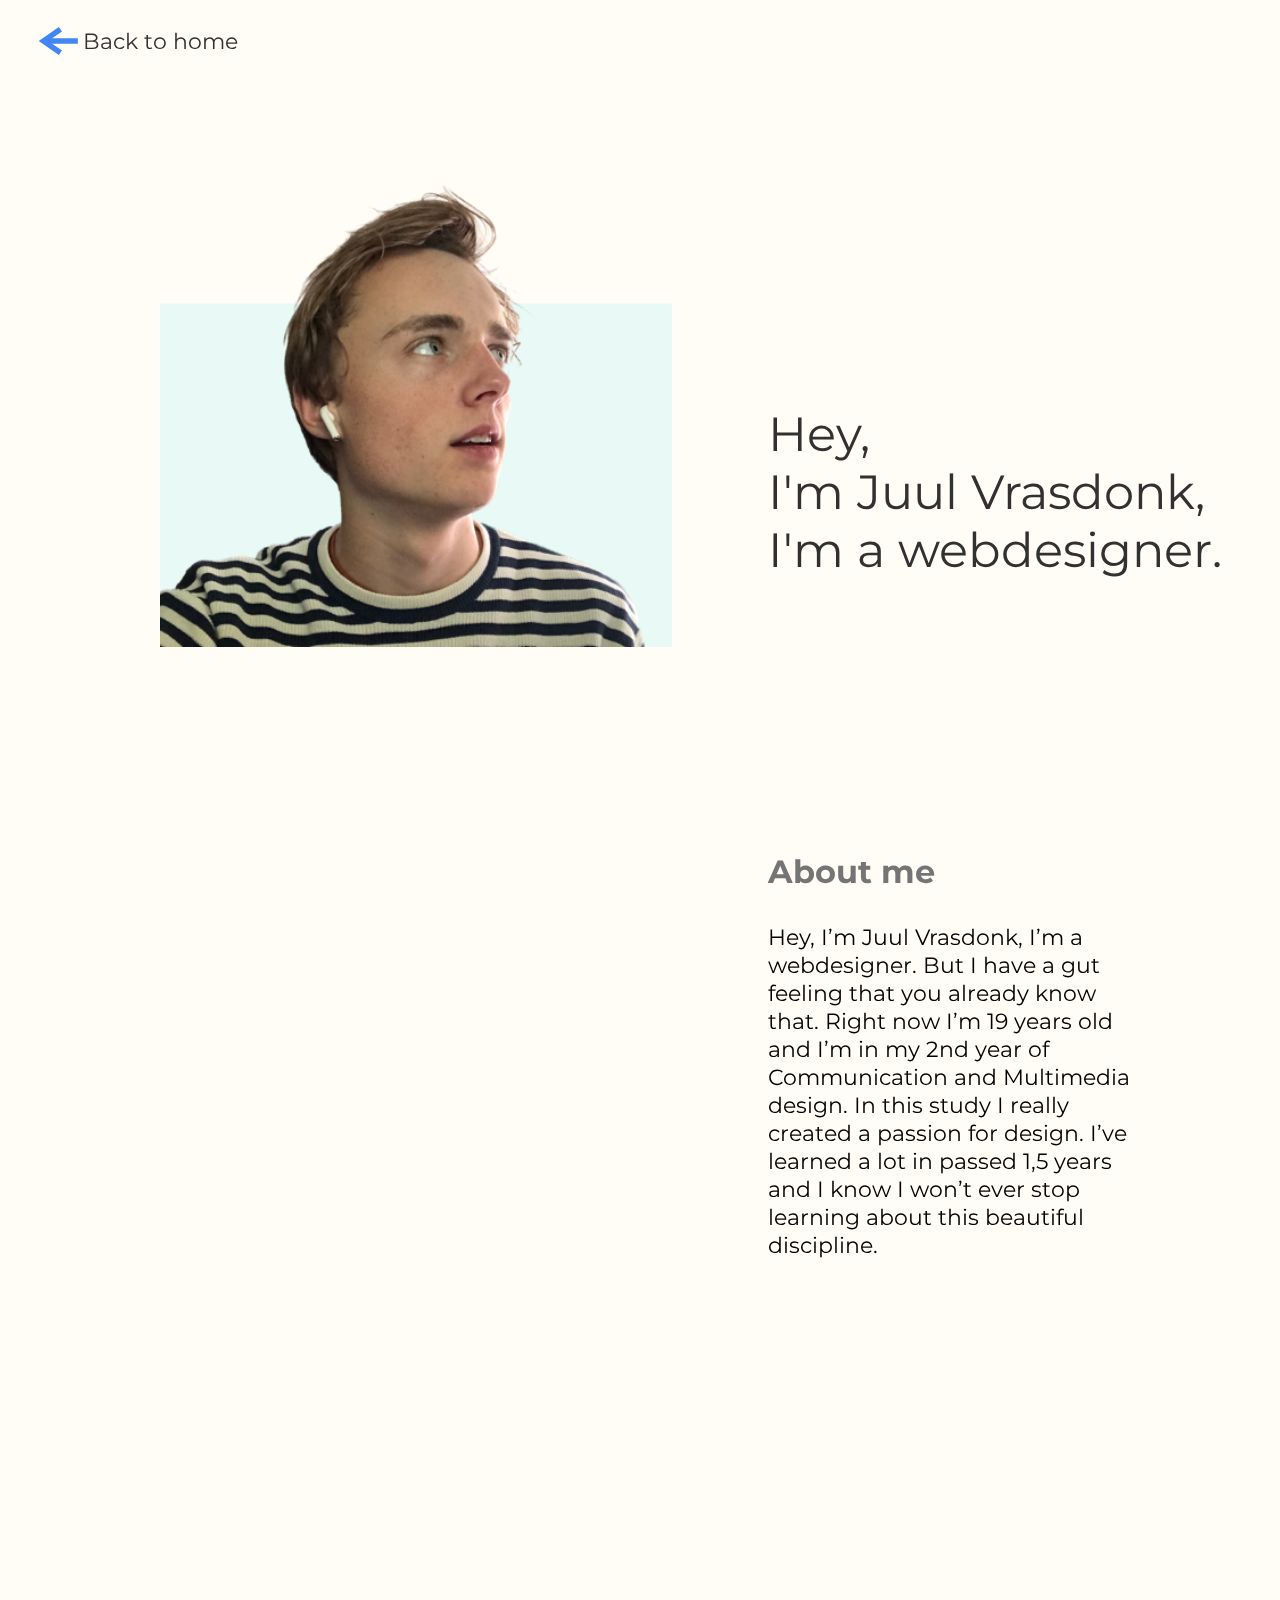
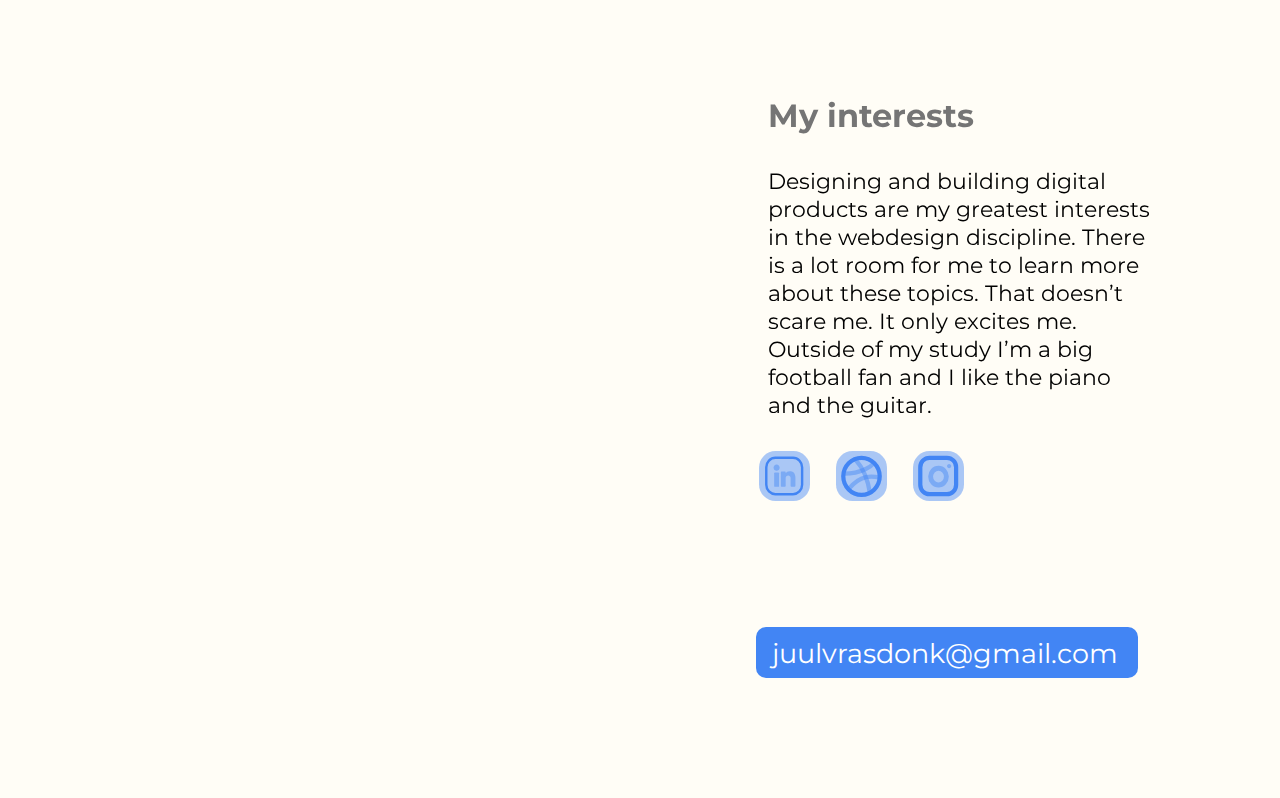
==== commit 3e750d88: "update" ====
--- a/about-me.html
+++ b/about-me.html
@@ -32,14 +32,14 @@
                 <p>
                     Hey, I’m Juul Vrasdonk, I’m a webdesigner. But I have a gut feeling that you already know that. 
                     Right now I’m 19 years old and I’m in my 2nd year of Communication and Multimedia design. 
-                    In this study I really created passion for design.
-                    I’ve learned a lot in passed 1,5 years and I know I won’t ever stop  learning about this beautiful discipline.
+                    In this study I really created a passion for design.
+                    I’ve learned a lot in passed 1,5 years and I know I won’t ever stop learning about this beautiful discipline.
                 </p>
             </section>
             <section class="aboutmetext"> 
                 <h3>My interests</h3>
                 <p class=lessmargin>
-                    Designing and building digital products are my greatest interest in the webdesign discipline. 
+                    Designing and building digital products are my greatest interests in the webdesign discipline. 
                     There is a lot room for me to learn more about these topics. That doesn’t scare me. It only excites me.
                     Outside of my study I’m a big football fan and I like the piano and the guitar. 
                 </p>
@@ -52,7 +52,7 @@
          <a href="https://dribbble.com/juulvrasdonk" target="blank"><img src="img/Icons/Dribbble.svg" alt="Dribbble logo"></a>
          <a href=" https://www.instagram.com/juulvrasdonk/" target="blank"><img src="img/Icons/Instagram.svg" alt="Instagram logo"></a>
         </section>
-        <a href="mailto:juulvrasdonk@gmail.com" class="mail">juulvrasdonk@gmail.com</a>
+        <a href="mailto:juulvrasdonk@gmail.com" class="mail aboutmail">juulvrasdonk@gmail.com</a>
     </footer> 
 </body>
 </html>--- a/style.css
+++ b/style.css
@@ -184,6 +184,7 @@
     font-weight: 500;
     text-decoration: none;
     color: #C1C1C1;
+    position: relative;
 }
 nav {
     display: flex;
@@ -197,7 +198,7 @@
     justify-content: space-evenly;
     width: 85%;
     align-items: center;
-    max-width: 400px;
+    max-width: 200px;
     margin: 0;
 }
 section > nav {
@@ -317,7 +318,7 @@
         margin-bottom: 18vh;
     }
     .mail {
-        width: 50vw;
+        width: 50%;
         margin: 0 25vw;
     }
     p{
@@ -331,63 +332,11 @@
         font-size: 3.5em;
         margin-bottom: 3vh;
     }
-    li > a {
-        position: relative;
-        bottom: 1.5vh;
-    }
 
     /* Product pagina */
 
     .langhint {
         font-size: 1em;
-    }
-    nav > ul > li {
-        height: 100%;
-        margin: 0;
-        margin-right: 6vw;
-        padding: 0;
-        display: flex;
-        align-items: center;
-    }
-    li > a {
-        font-size: 20%;   
-        font-weight: 500;
-        text-decoration: none;
-        color: #C1C1C1;
-        margin: 0;
-        position: relative;
-        bottom: 0;
-    }
-    nav {
-        display: flex;
-        justify-content: center;
-        width: 100vw;
-        margin-top: 4vh;
-    }
-    nav > ul{
-        display: flex;
-        flex-flow: row;
-        justify-content: space-between;
-        width: 85%;
-        height: 100%;
-        align-items: center;
-        max-width: 992px;
-        margin: 0;
-        padding: 0;
-    }
-    section > nav {
-        margin-bottom: 15%;
-    }
-    .active{
-        position: relative;
-        top: 0vh;
-        font-weight: 500;
-        font-size: 25%;
-        background-color: #4285F4;
-        color: white;
-        padding: 4px 6px;
-        border-radius: 8px;
-        margin-top: 0;
     }
     h1 {
         margin-top: 20vh;
@@ -542,10 +491,9 @@
         background-color:  #4285F4;
         color: white;
         border-radius: 10px;
-        padding: 5px 6px;
-        width: 24vw;
+        padding: 5px 0px;
         height: 31px;
-        margin: 4vw;
+        margin: 5.5%;
         margin-left: 0.5vw;
         text-align: center;
     }
@@ -625,7 +573,7 @@
         margin-left: 42%;
         height: 30vh;
         margin-top: 0;
-        margin-bottom: 20%;
+        margin-bottom: 10%;
     }
     .aboutfooter >  a {
         margin-left: 19%;
@@ -652,6 +600,9 @@
         margin-top: 5.5%;
         padding: auto 15px;
     }
+    .aboutmail {
+        max-width: 350px;
+    }
 
 
 }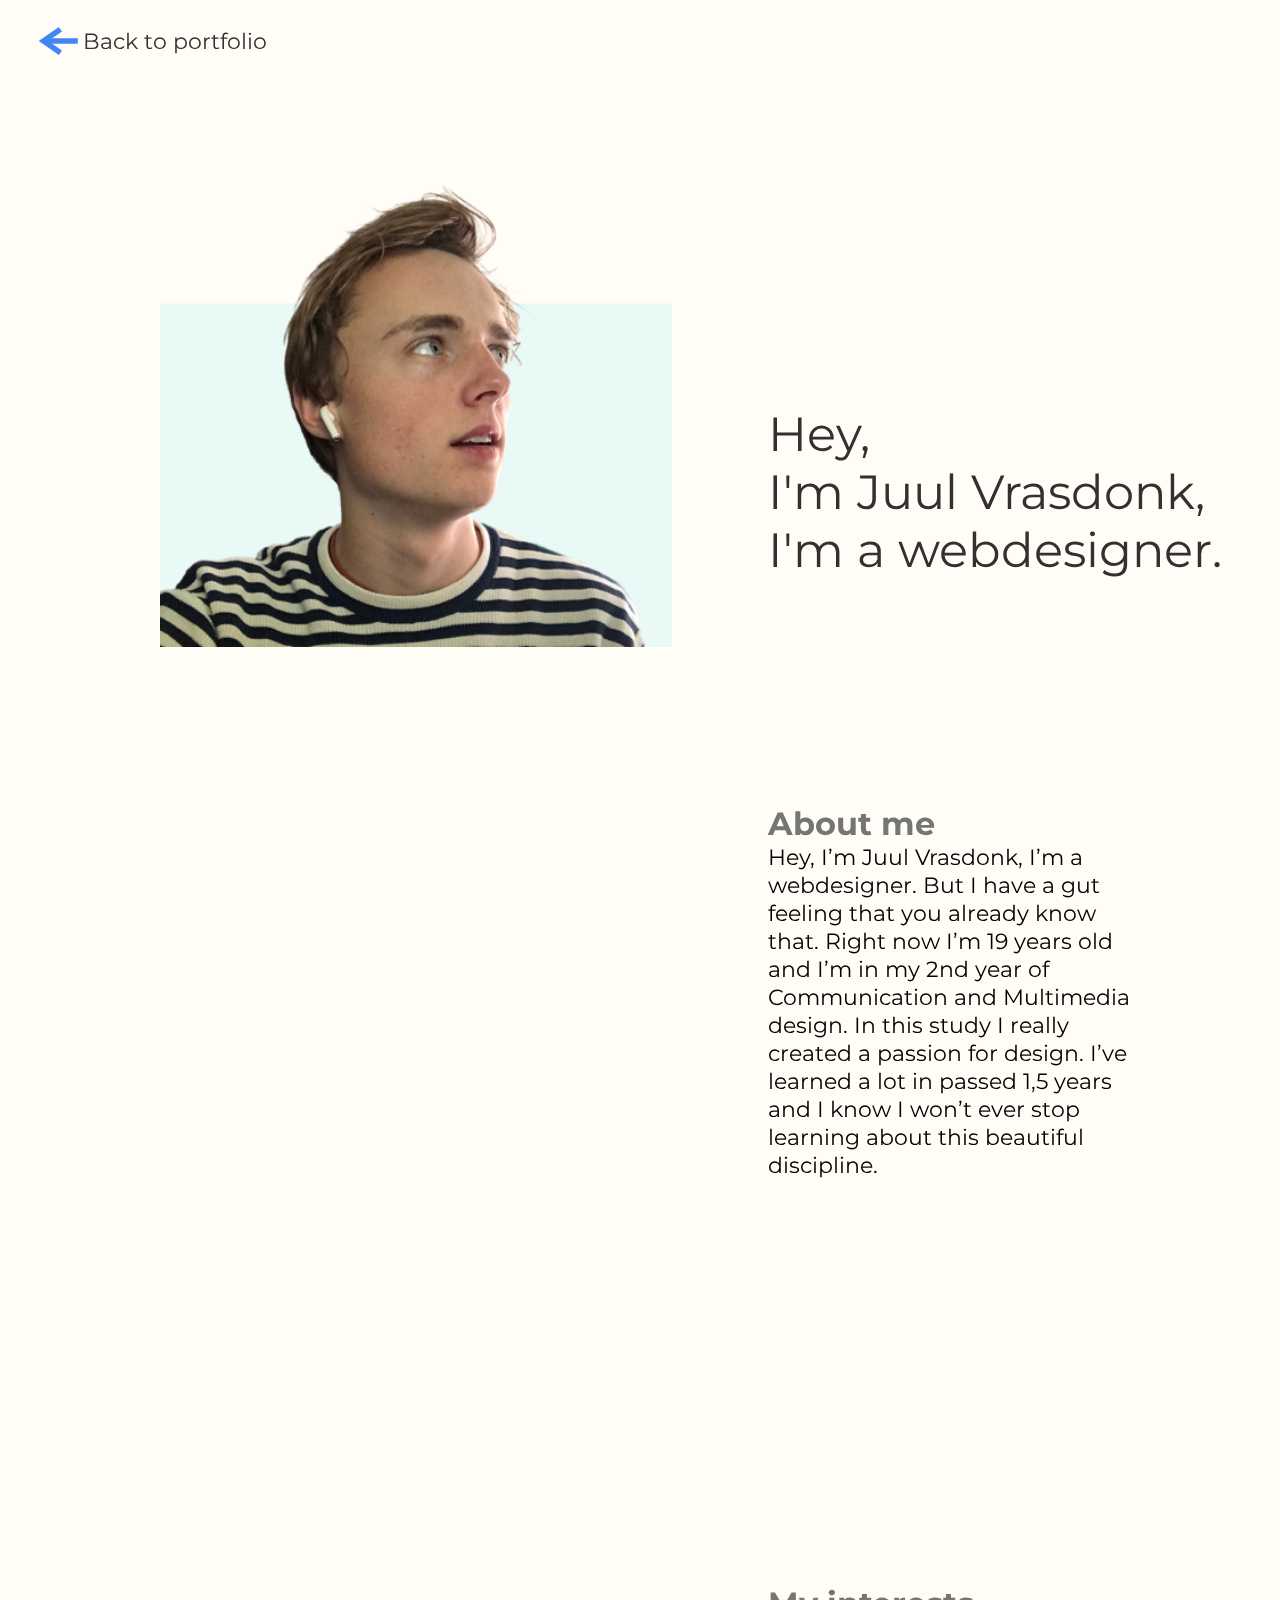
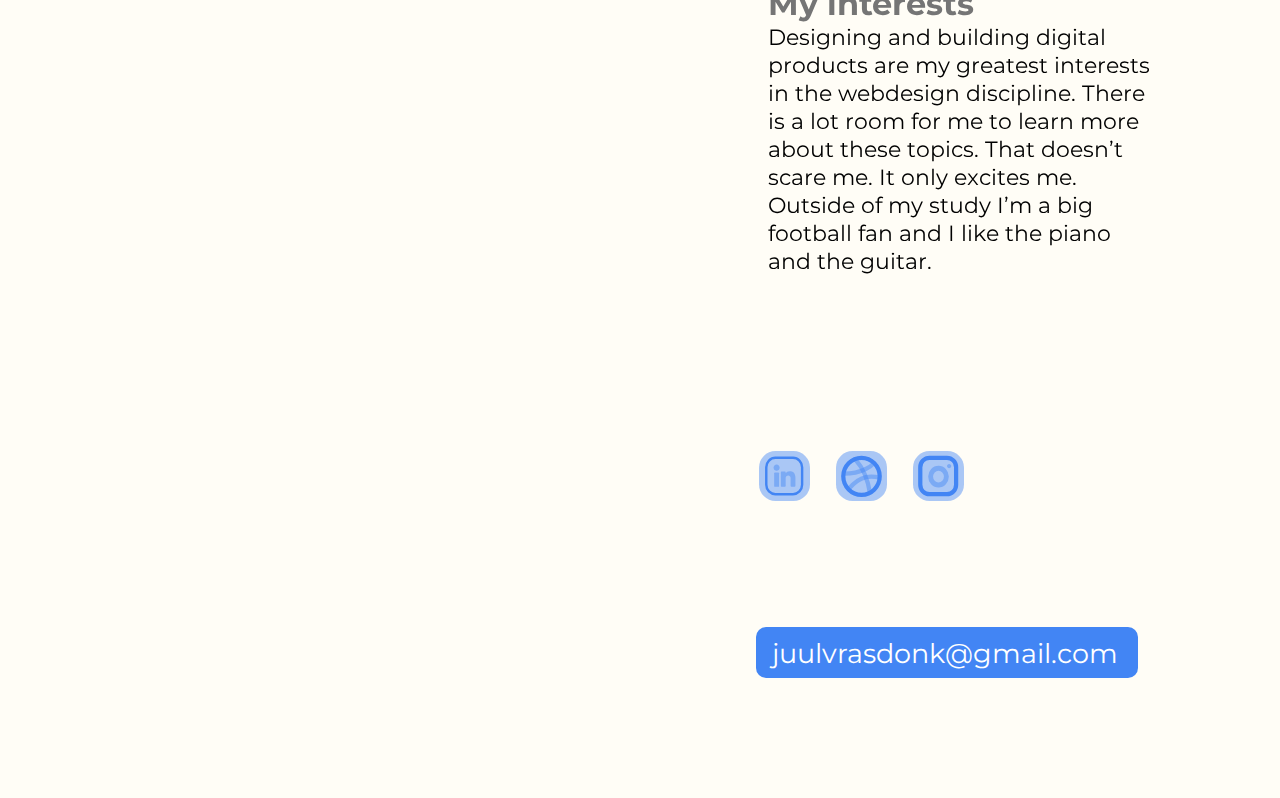
==== commit 54a2b11b: "update" ====
--- a/about-me.html
+++ b/about-me.html
@@ -12,7 +12,7 @@
     <header class="aboutheader"> 
         <section class="back">
             <a href="index.html"><img src="img/Icons/back_arrow.svg" alt="back to home arrow"></a>
-            <a href="index.html" class="backtext">Back to home</a>
+            <a href="index.html" class="backtext">Back to portfolio</a>
         </section>
     </header>
     <main class="aboutmain">
--- a/style.css
+++ b/style.css
@@ -1,4 +1,8 @@
 /* Mobile first part*/
+* {
+    margin: 0;
+    padding: 0;
+}
 html {
     margin: 0px;
     padding: 0px;
@@ -11,21 +15,21 @@
     display: flex;
     flex-flow: column;
     background-color: #FFFDF6;
+    max-width: 100vw;
 }
 header { 
     height: 100vh;
 }
 .aboutmebtn {
     position: fixed;
-    left: auto;
-    right: 2vw;
-    top: 2px;
+    left: 85%;
+    right: 0px;
     z-index: 5;
+    width: 12vw;
 }
 .aboutmebtn > img {
-    margin-top: 2vh;
-    margin-right: 2vh;
     width: 12vw;
+    margin-top: 4px;
     max-width: 40px;
 }
 .introlax {
@@ -190,7 +194,8 @@
     display: flex;
     justify-content: center;
     width: 100vw;
-    margin-top: 4vh;
+    margin-top: 8vh;
+    margin-bottom: 8vh;
 }
 nav > ul{
     display: flex;
@@ -281,6 +286,9 @@
 }
 h3, p {
     margin-left: 5%;
+}
+.contactheader {
+    font-size: 2.4em
 }
 
 
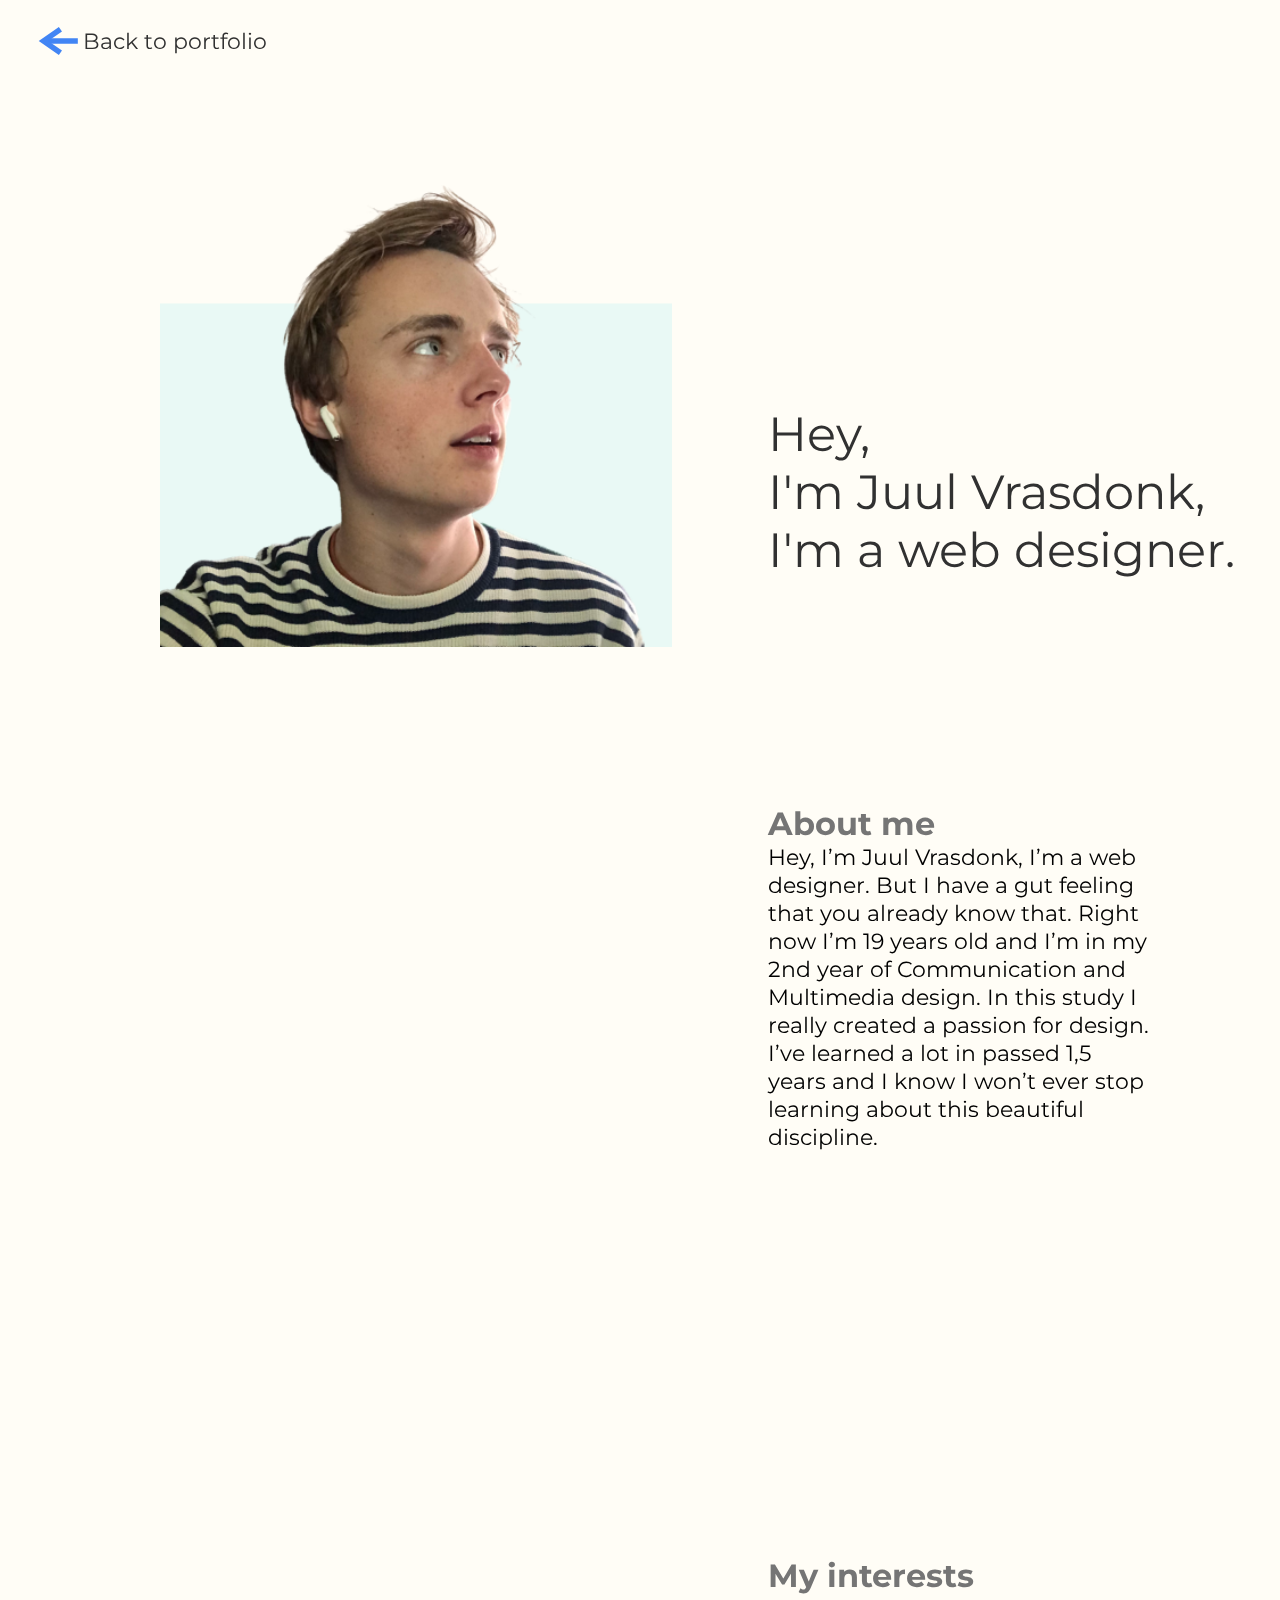
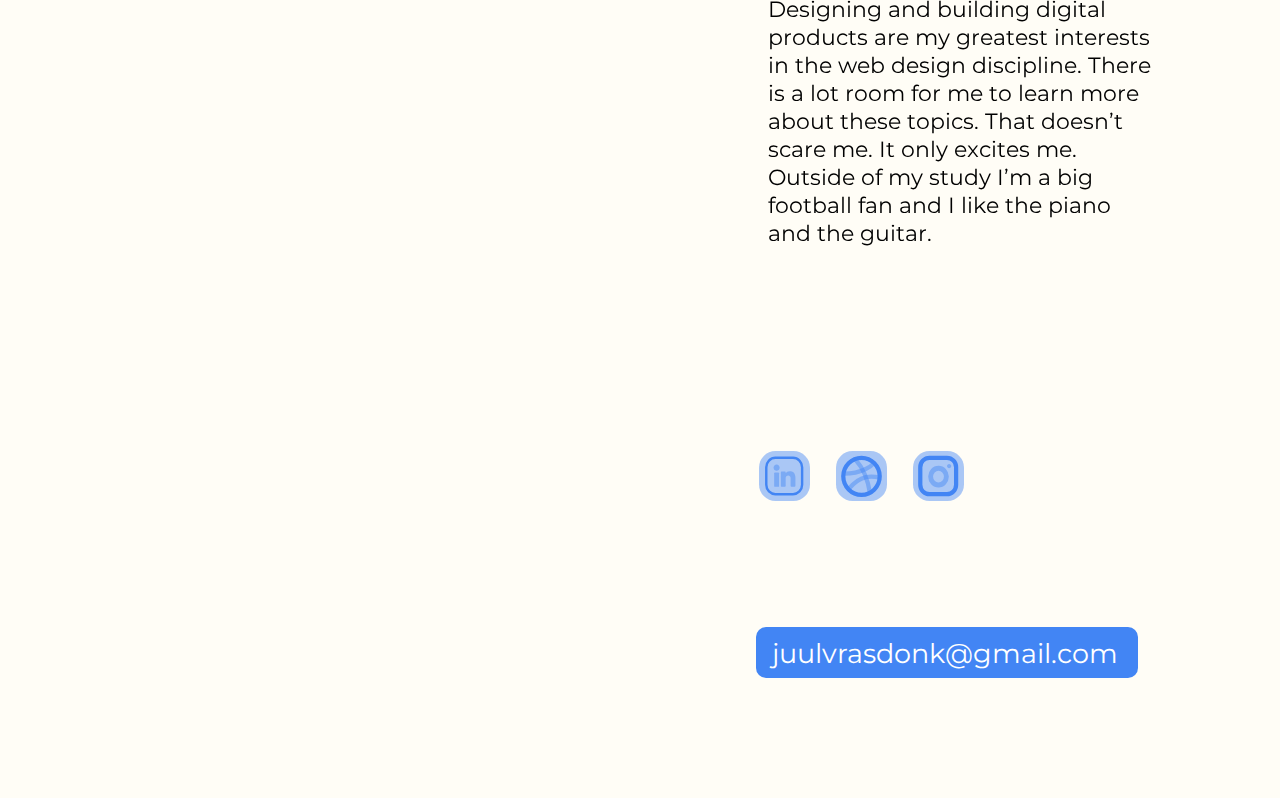
==== commit c488fc5e: "update" ====
--- a/about-me.html
+++ b/about-me.html
@@ -24,13 +24,13 @@
                     <ul class="introaboutme">
                         <li>Hey,</li>
                         <li>I'm Juul Vrasdonk,</li>
-                        <li>I'm a webdesigner.</li>
+                        <li>I'm a web designer.</li>
                     </ul>
             </section>
             <section class="aboutmetext"> 
                 <h3>About me</h3>
                 <p>
-                    Hey, I’m Juul Vrasdonk, I’m a webdesigner. But I have a gut feeling that you already know that. 
+                    Hey, I’m Juul Vrasdonk, I’m a web designer. But I have a gut feeling that you already know that. 
                     Right now I’m 19 years old and I’m in my 2nd year of Communication and Multimedia design. 
                     In this study I really created a passion for design.
                     I’ve learned a lot in passed 1,5 years and I know I won’t ever stop learning about this beautiful discipline.
@@ -39,7 +39,7 @@
             <section class="aboutmetext"> 
                 <h3>My interests</h3>
                 <p class=lessmargin>
-                    Designing and building digital products are my greatest interests in the webdesign discipline. 
+                    Designing and building digital products are my greatest interests in the web design discipline. 
                     There is a lot room for me to learn more about these topics. That doesn’t scare me. It only excites me.
                     Outside of my study I’m a big football fan and I like the piano and the guitar. 
                 </p>
--- a/style.css
+++ b/style.css
@@ -22,7 +22,7 @@
 }
 .aboutmebtn {
     position: fixed;
-    left: 85%;
+    left: 80%;
     right: 0px;
     z-index: 5;
     width: 12vw;
@@ -290,6 +290,11 @@
 .contactheader {
     font-size: 2.4em
 }
+.contacttext {
+    font-size: 1em;
+    color: rgb(145, 145, 145);
+    margin-left: 22%;
+}
 
 
 /* Animations */
@@ -315,6 +320,11 @@
 @media screen and (min-width: 480px) {
     h2 {
         font-size: 6em;
+    }
+    .aboutmebtn > img {
+        position: fixed;
+        right: 0px;
+        top: 0px;
     }
     .itemcontainer > img {
         margin: 0% 22% 5% 0%;
